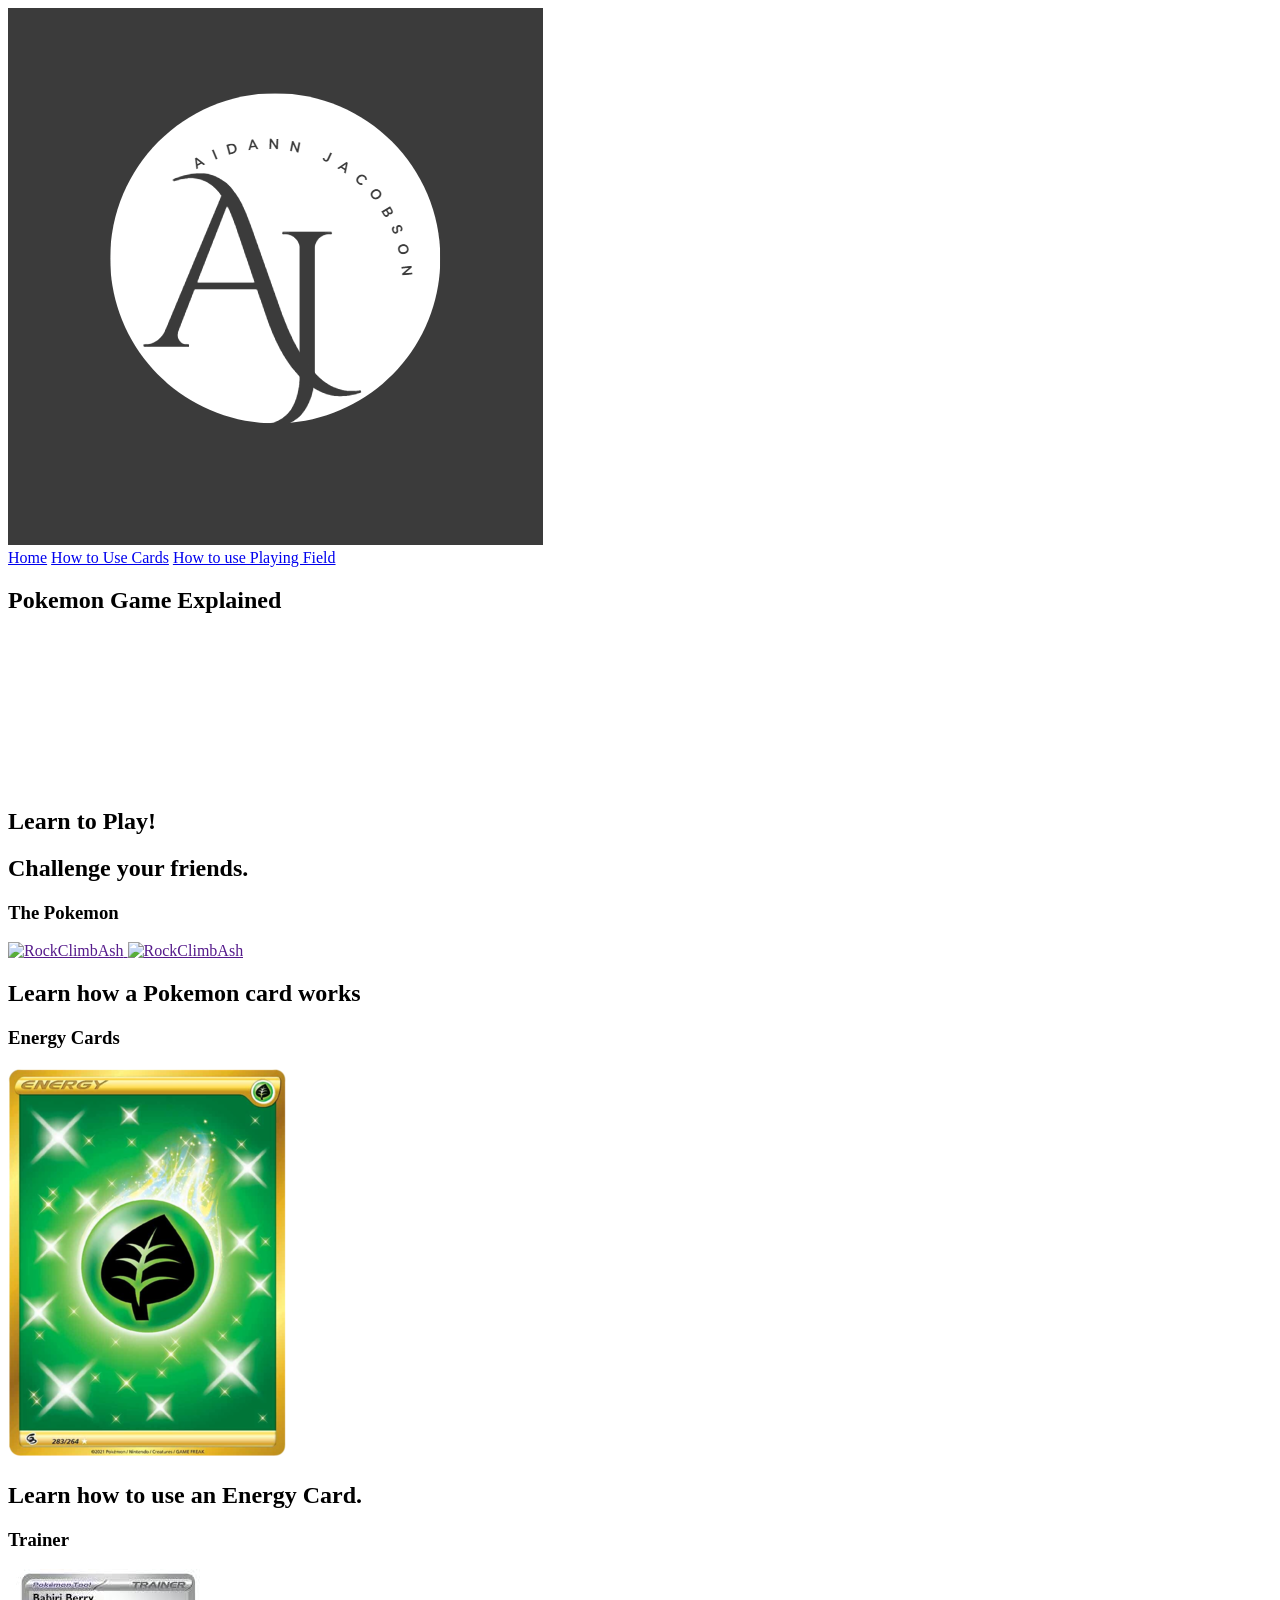
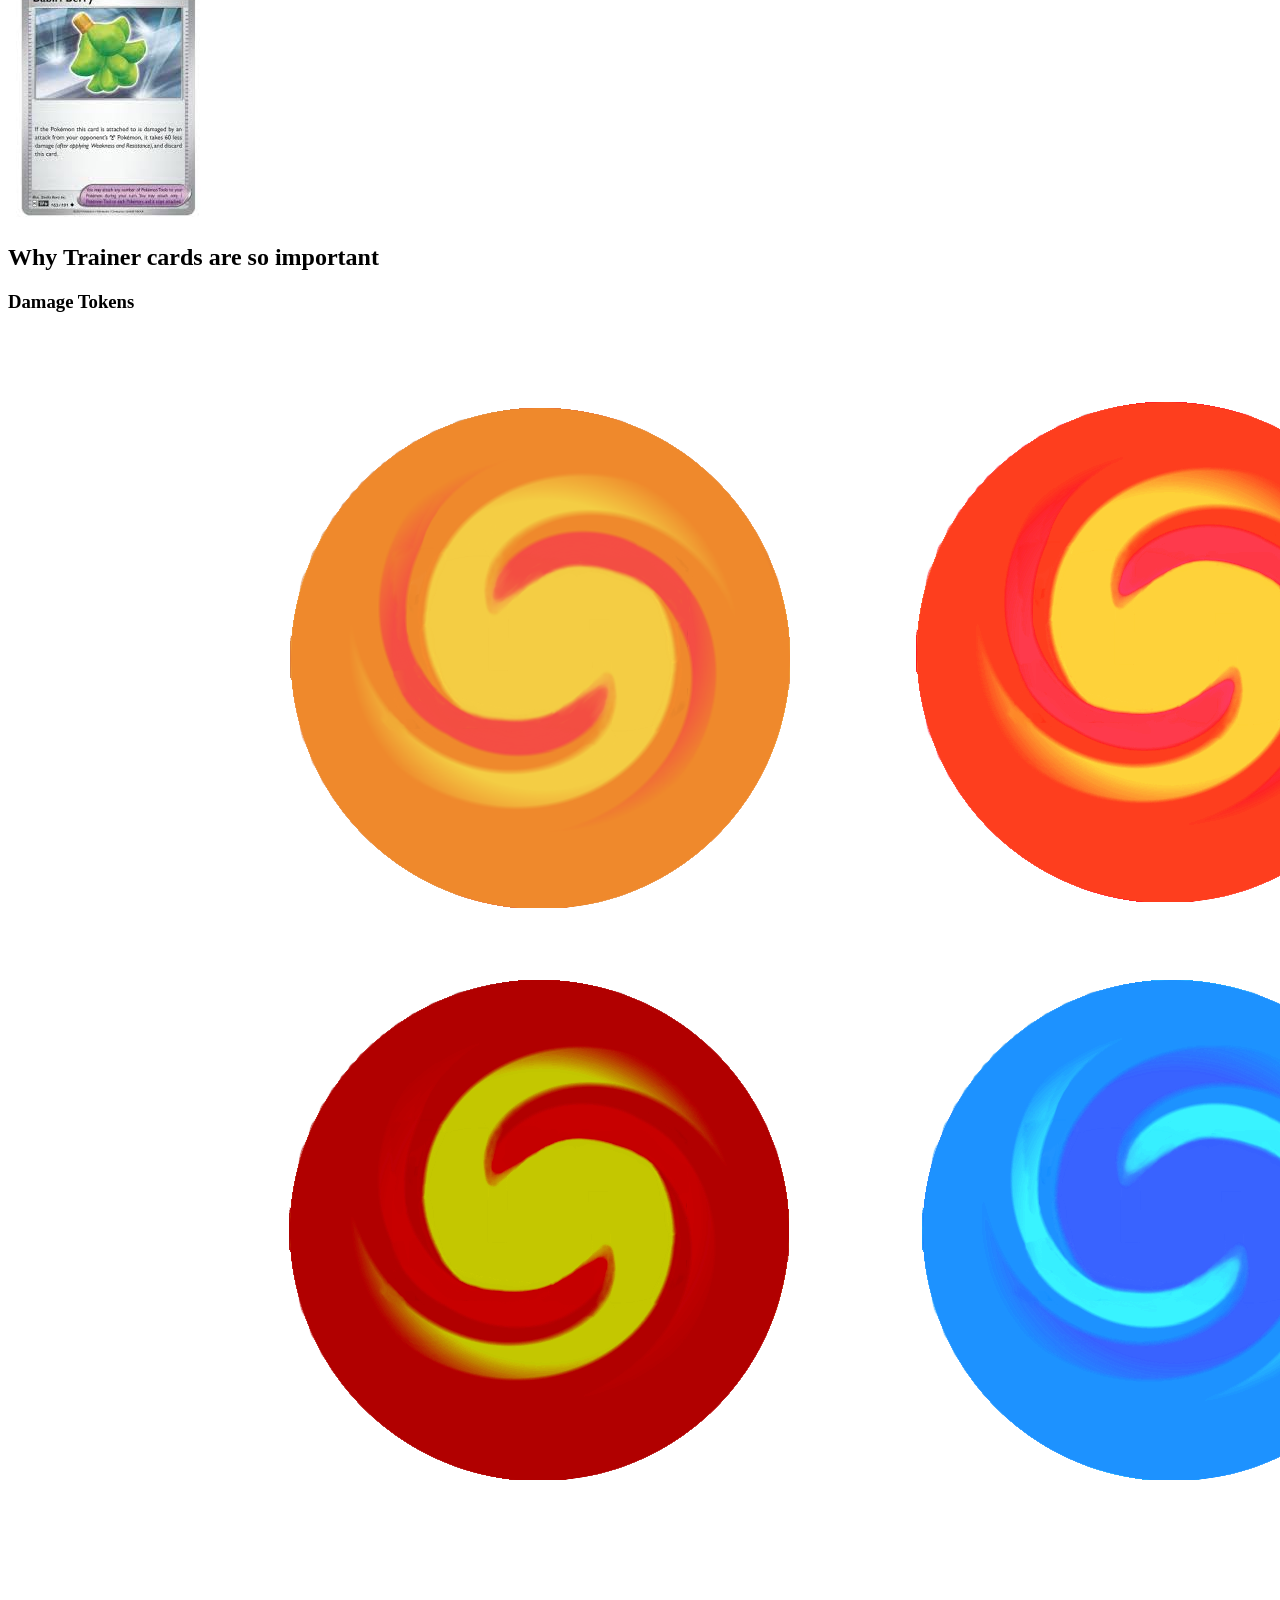
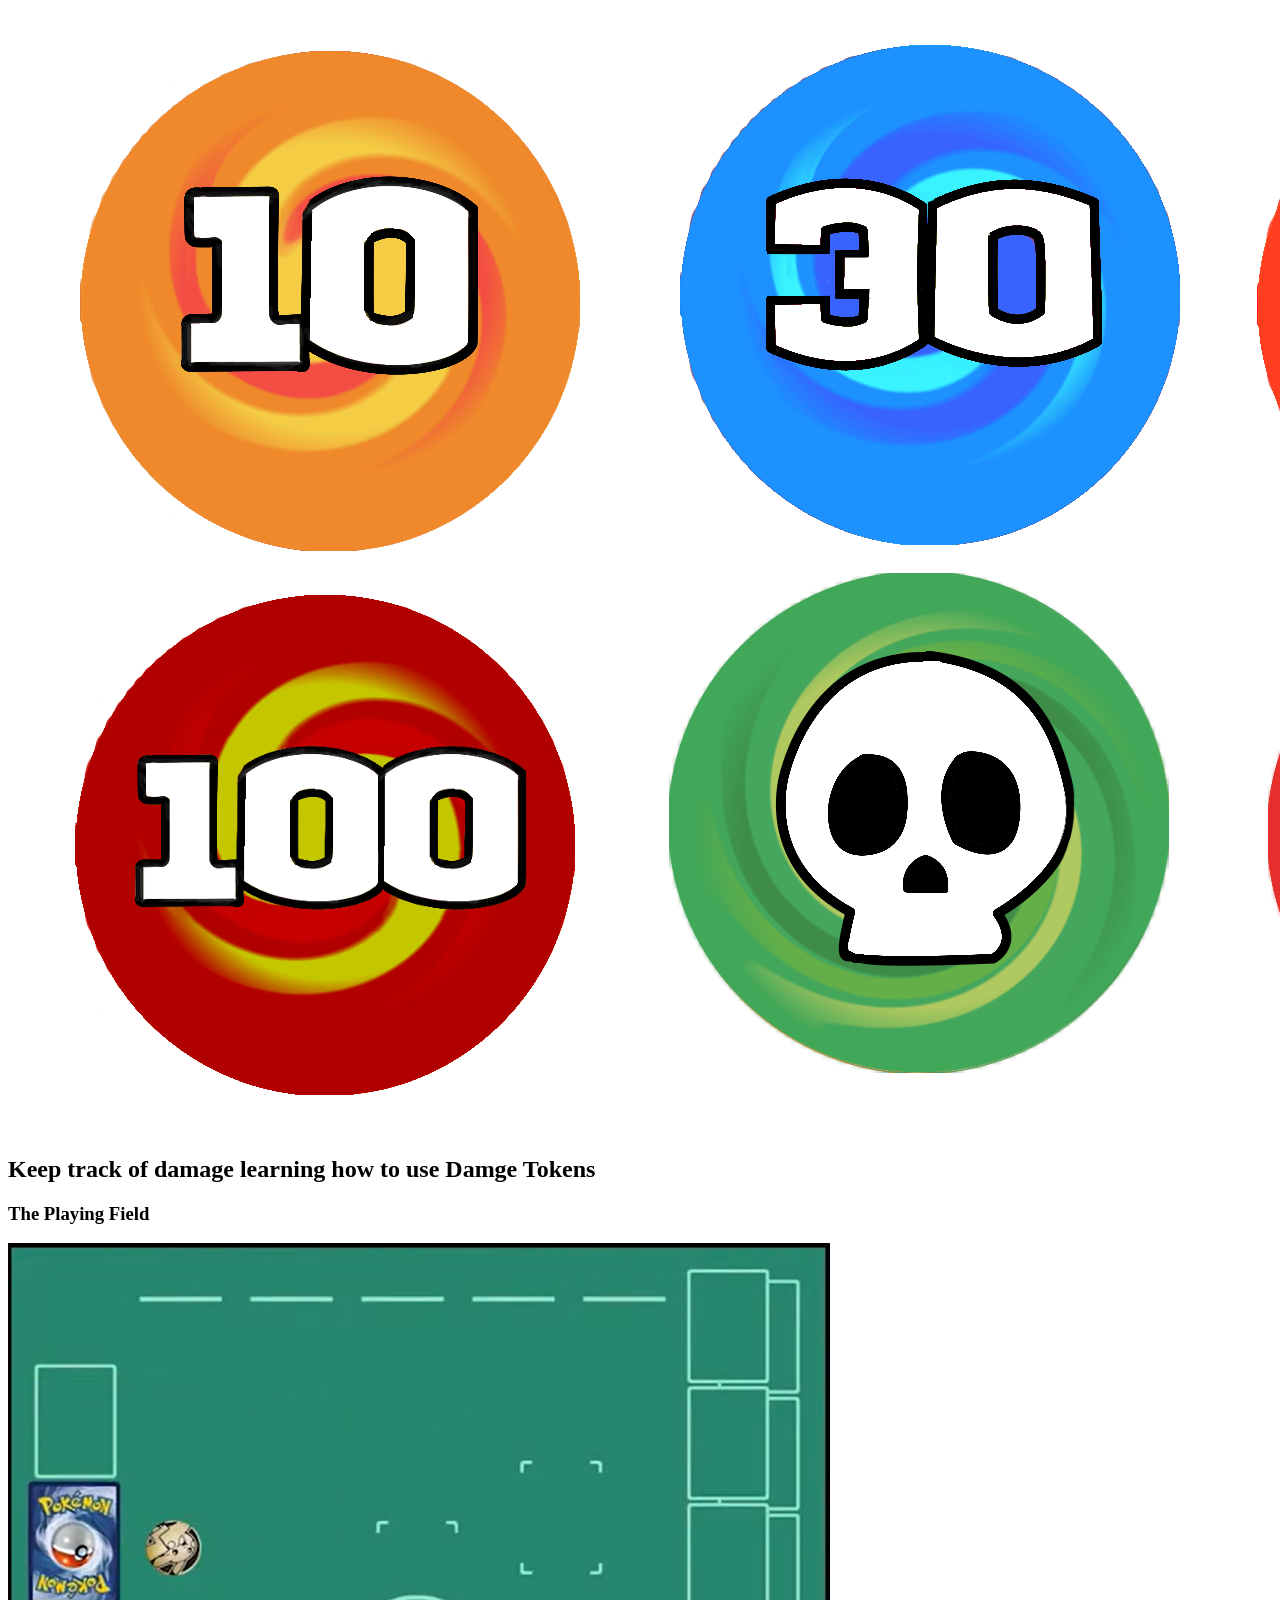
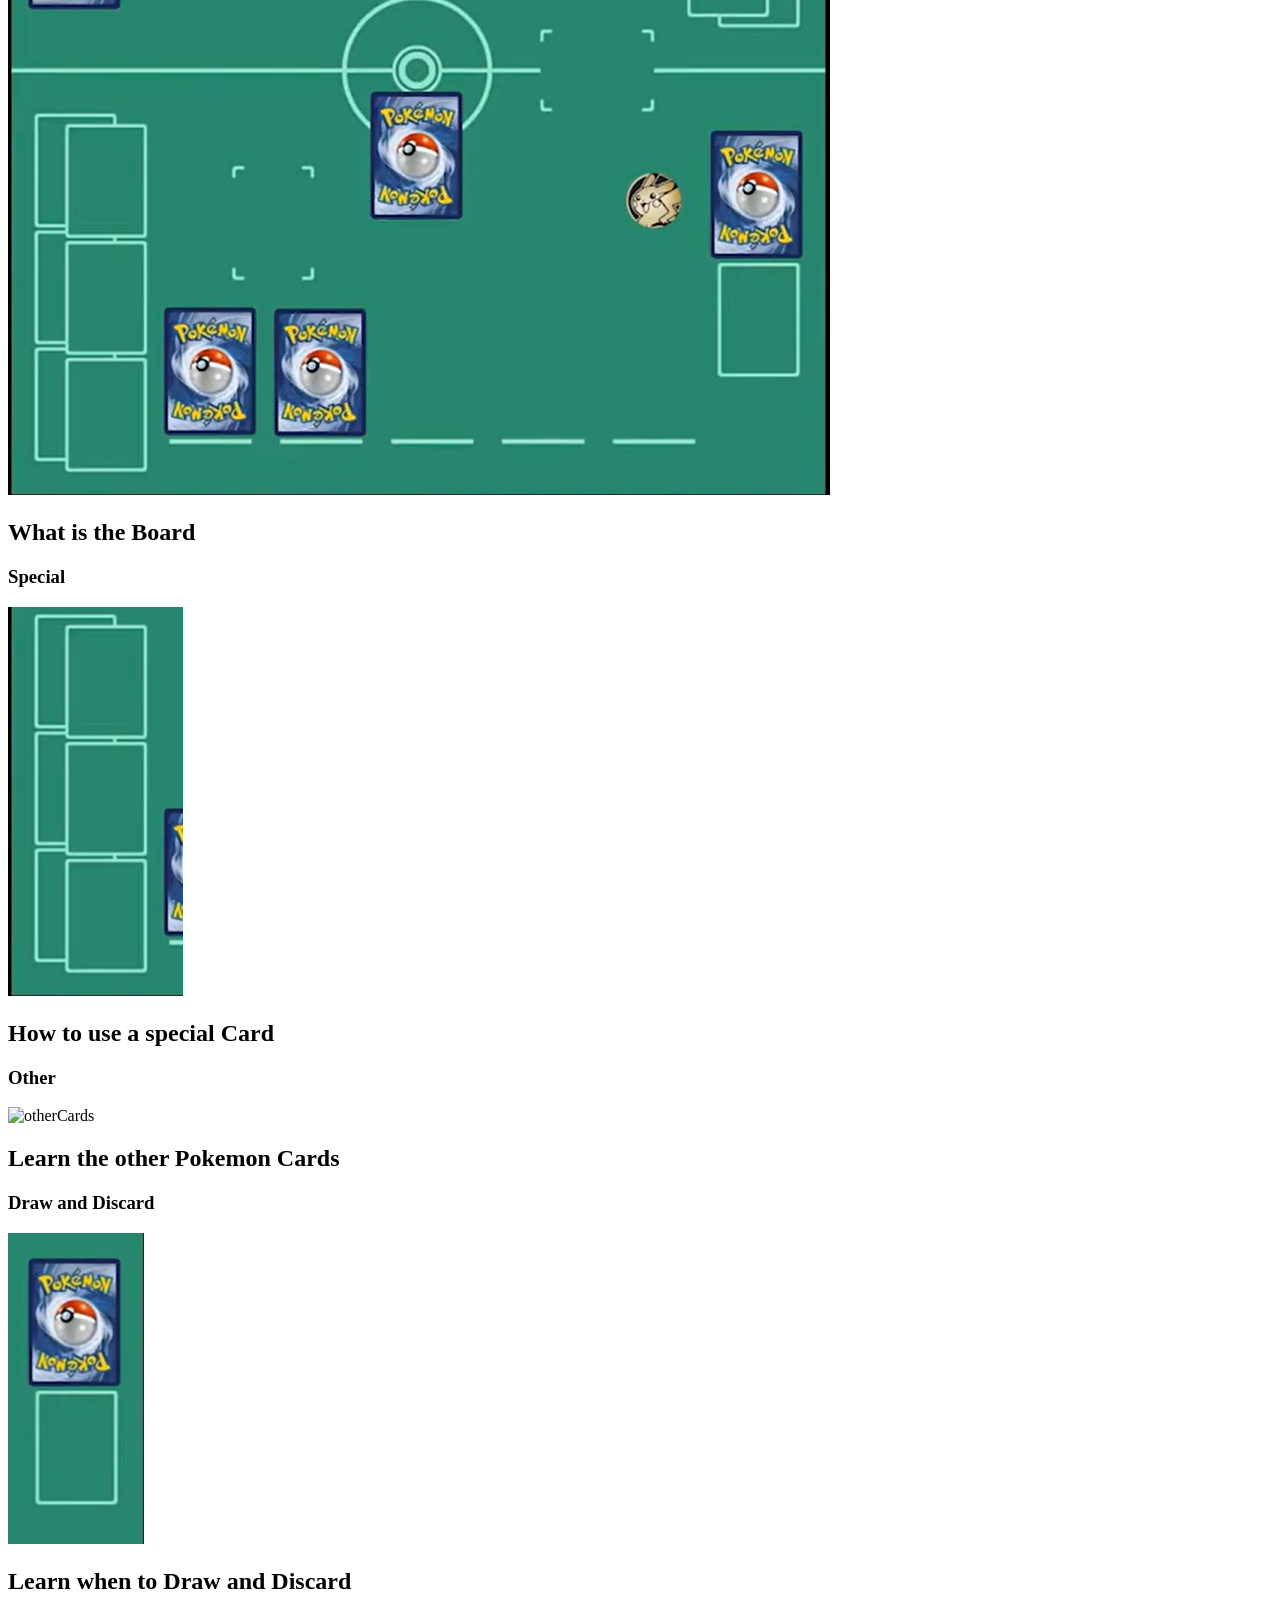
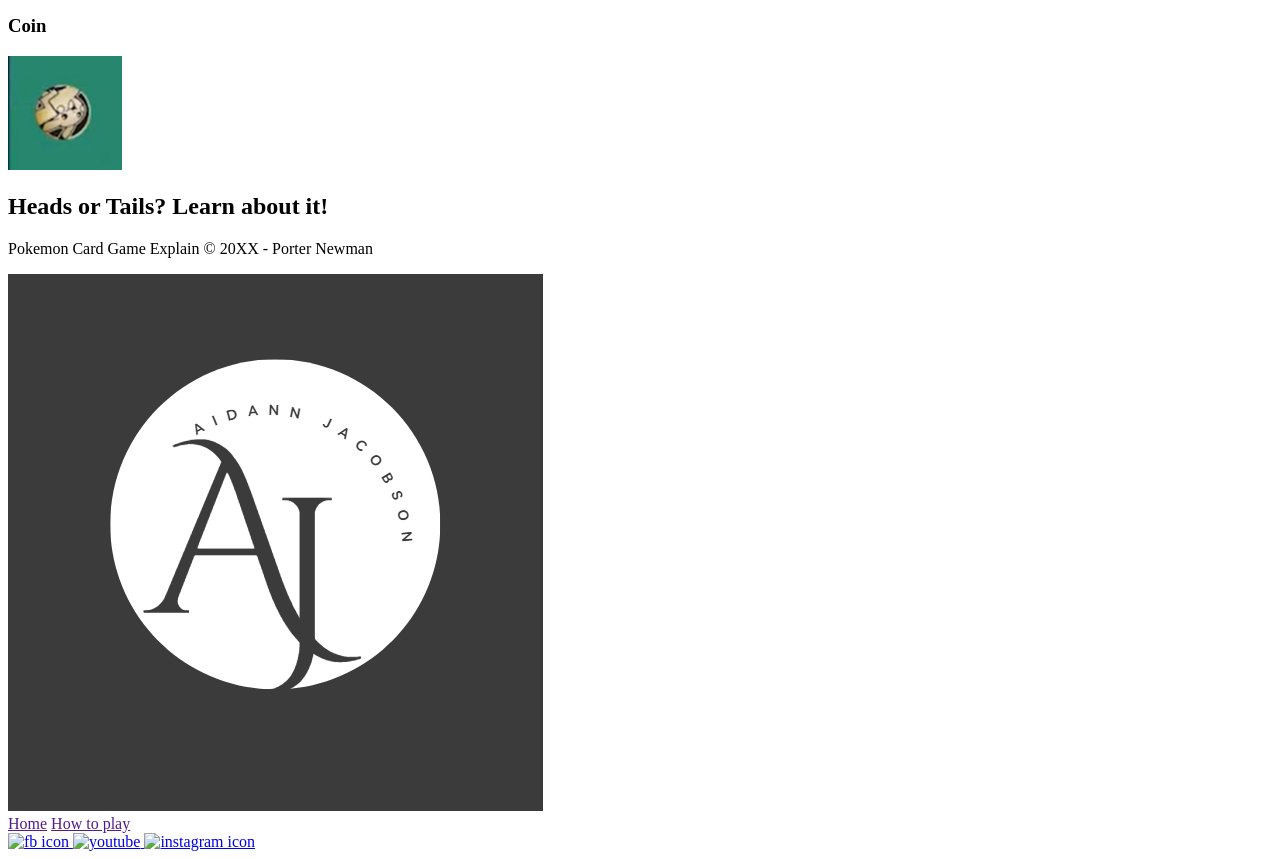
==== Jacobson/index.html @ 9a484e46 "Update index.html" ====
<!DOCTYPE html>
<html lang="en">
<head>
    <meta charset="UTF-8">
    <meta name="viewport" content="width=device-width, initial-scale=1.0">
    <title>Pokemon Card Game Explain</title>
    <link type="text/css" rel="stylesheet" href="style/style.css" />
    <style> 
        @import url('https://fonts.googleapis.com/css2?family=Roboto:ital,wght@0,100..900;1,100..900&family=Rock+Salt&display=swap');
    </style>
</head>
    <header>
        <a href="https://porternewamn.github.io/wdd130/Jacobson/index.html">
            <img class="logo"  src="images/Logo.png" alt="Pokemon Logo">
        </a>
        <nav>
            <a href="https://porternewamn.github.io/wdd130/Jacobson/index.html">Home</a>
            <a href="https://porternewamn.github.io/wdd130/Jacobson/Page1/cardPlay.html">How to Use Cards</a>
            <a href="https://porternewamn.github.io/wdd130/Jacobson/Page2/matUse.html">How to use Playing Field </a>
            <h1>Pokemon Game Explained</h1>
        </nav>
    </header>
    <section class="epicVid">
        <video autoplay muted loop playsinline class="hero-video">
            <source src="videos/hero-video.mp4" type="video/mp4">
        </video>

        <div class="hero-text">
            <h1>Learn to Play!</h1>
            <h2>Challenge your friends.</h2>
        </div>
    </section>
<body>
    <main class="home-grid">
        <div id="cards">
            <section class="card1">
                <h3>The Pokemon</h3>
                <a href="">
                    <img class="rockclimb" src="images/Pokémon card.jpg" alt="RockClimbAsh">
                    <img class="rockclimb" src="images/Pokémon card.png" alt="RockClimbAsh">
                </a>
                <h2>Learn how a Pokemon card works</h2>
            </section>
            <section class="car2">
                <h3>Energy Cards</h3>
                <a href="">
                    <img class="Reppel" src="images/Energy Card.png" alt="Energy">
                </a>
                <h2>Learn how to use an Energy Card.</h2>
            </section>
            <section class="card3">
                <h3>Trainer</h3>
                <img class="card-img" src="images/Trainer Card.jpg" alt="Trainer">
                <h2>Why Trainer cards are so important</h2>
            </section>
            <section class="card4">
                <h3>Damage Tokens</h3>
                <img class="card-img" src="images/Damage Taken Token.png" alt="Tokens">
                <h2>Keep track of damage learning how to use Damge Tokens</h2>
            </section>
            <section class="card5">
                <h3>The Playing Field</h3>
                <img class="card-img" src="images/The Board.png" alt="Board">
                <h2>What is the Board</h2>
            </section>
            <section class="card6">
                <h3>Special</h3>
                <img class="card-img" src="images/Spiecal Cards.png" alt="SpiecalCard">
                <h2>How to use a special Card</h2>
            </section>
            <section class="card7">
                <h3>Other</h3>
                <img class="card-img" src="images/Other Pokémon card.png" alt="otherCards">
                <h2>Learn the other Pokemon Cards</h2>
            </section>
            <section class="card8">
                <h3>Draw and Discard</h3>
                <img class="card-img" src="images/Draw and Discard Pile.png" alt="discard">
                <h2>Learn when to Draw and Discard</h2>
            </section>
            <section class="card9">
                <h3>Coin</h3>
                <img class="card-img" src="images/Coin.png" alt="coin">
                <h2>Heads or Tails? Learn about it!</h2>
            </section>
        </div>
    </main>
</body>
<footer>
    <p>Pokemon Card Game Explain © 20XX - Porter Newman</p>
    <a href="https://porternewamn.github.io/wdd130/ProjectPage/index.html">
        <img class="logof"  src="images/Logo.png" alt="FooterLogo">
    </a>
    <nav>
        <a class='HomeF' href="">Home</a>
        <a class='PlayF' href="">How to play</a>
    </nav>
    <div class="social">
        <a href="https://facebook.com" target="_blank">
            <img src="images/facebook.png" alt="fb icon">
        </a>
        <a href="https://youtube.com" target="_blank">
            <img src="images/youtube.jpg" alt="youtube">
        </a>
        <a href="https://instagram.com" target="_blank">
            <img src="images/instagram.png" alt="instagram icon">
        </a>
    </div>
</footer>
</html>
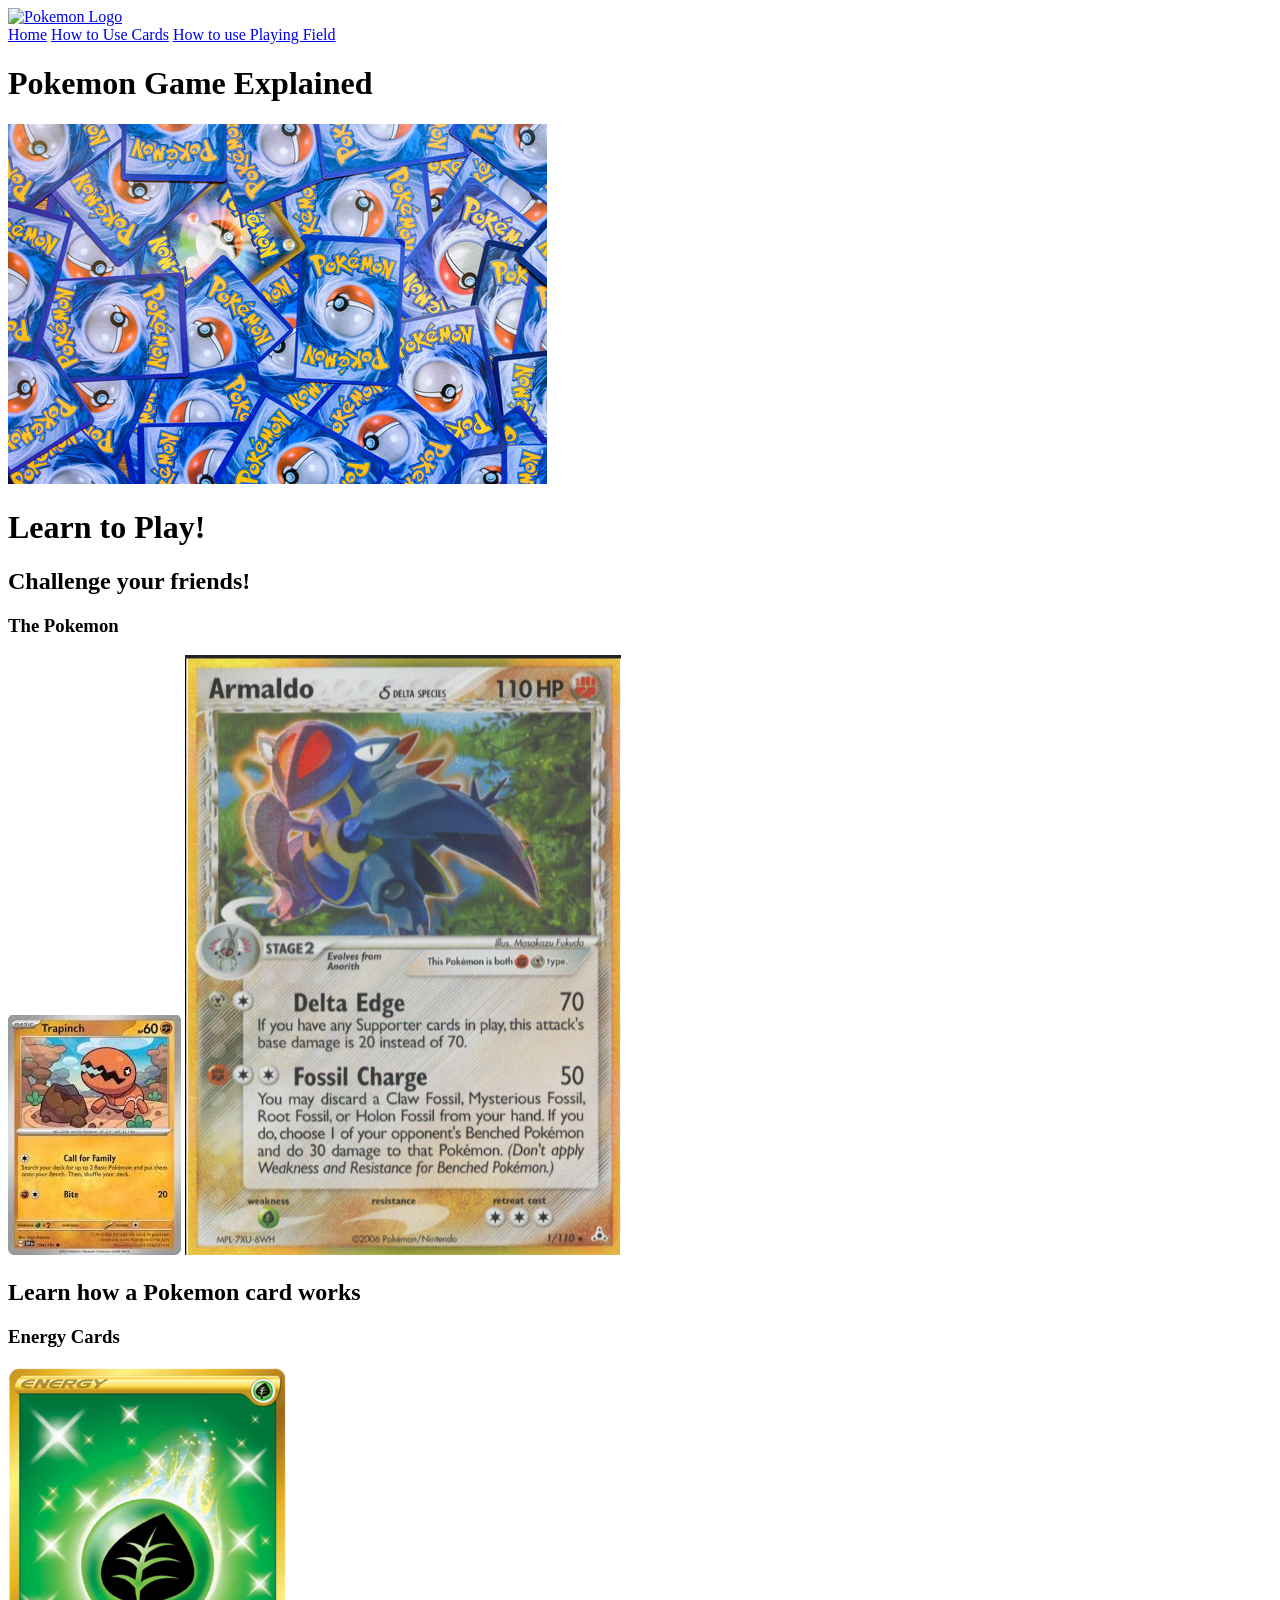
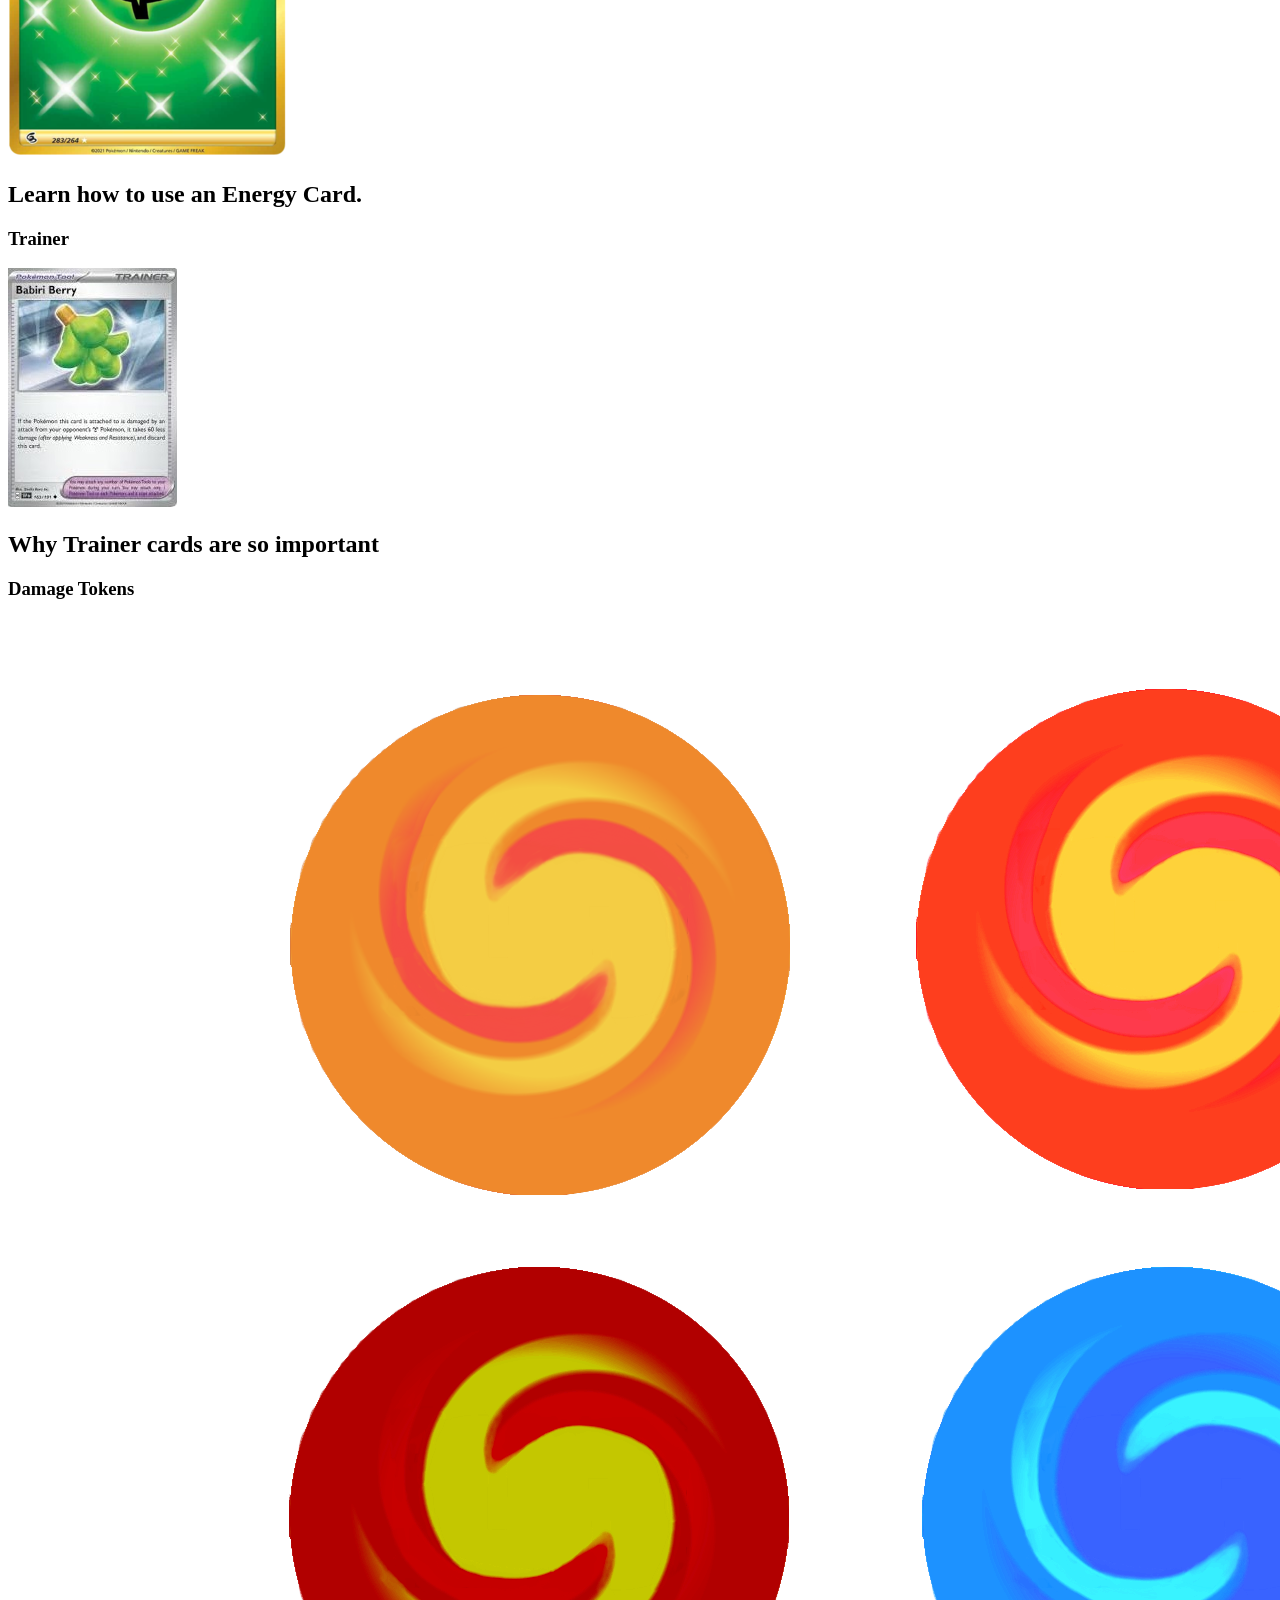
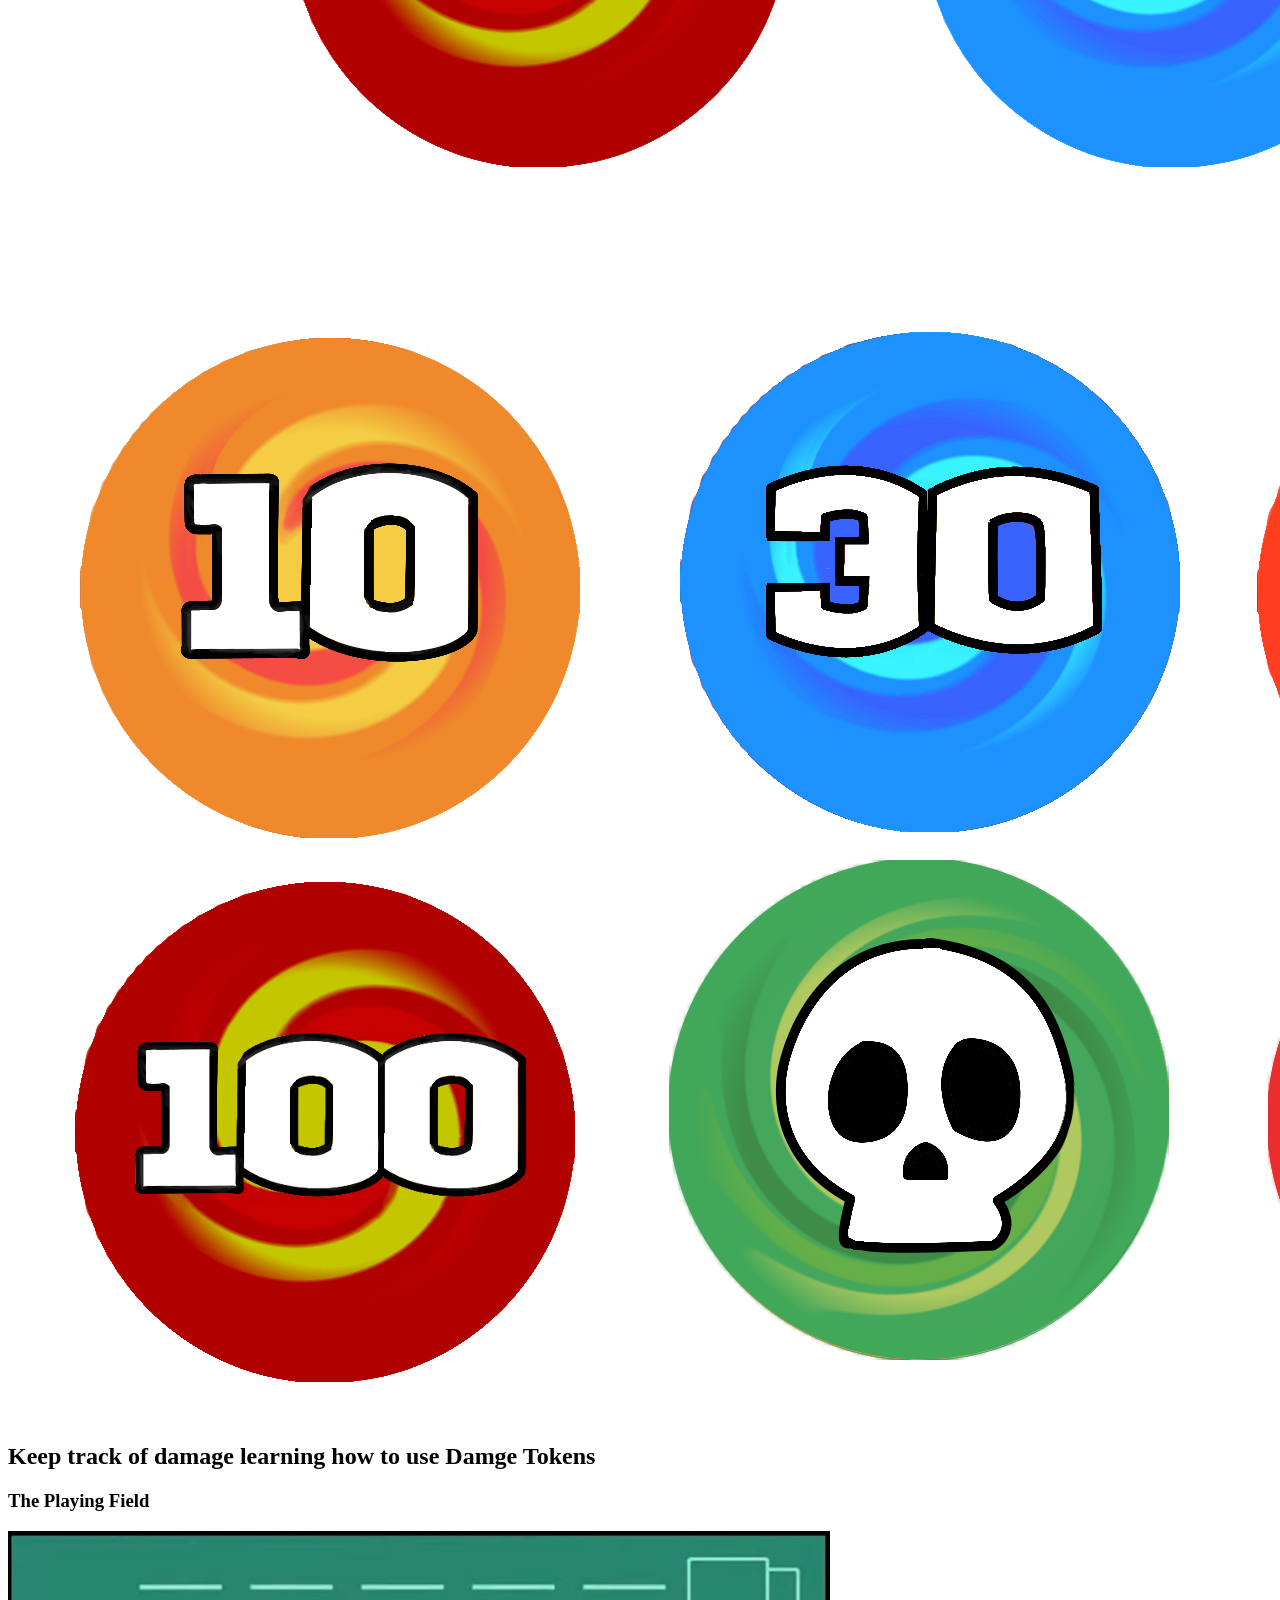
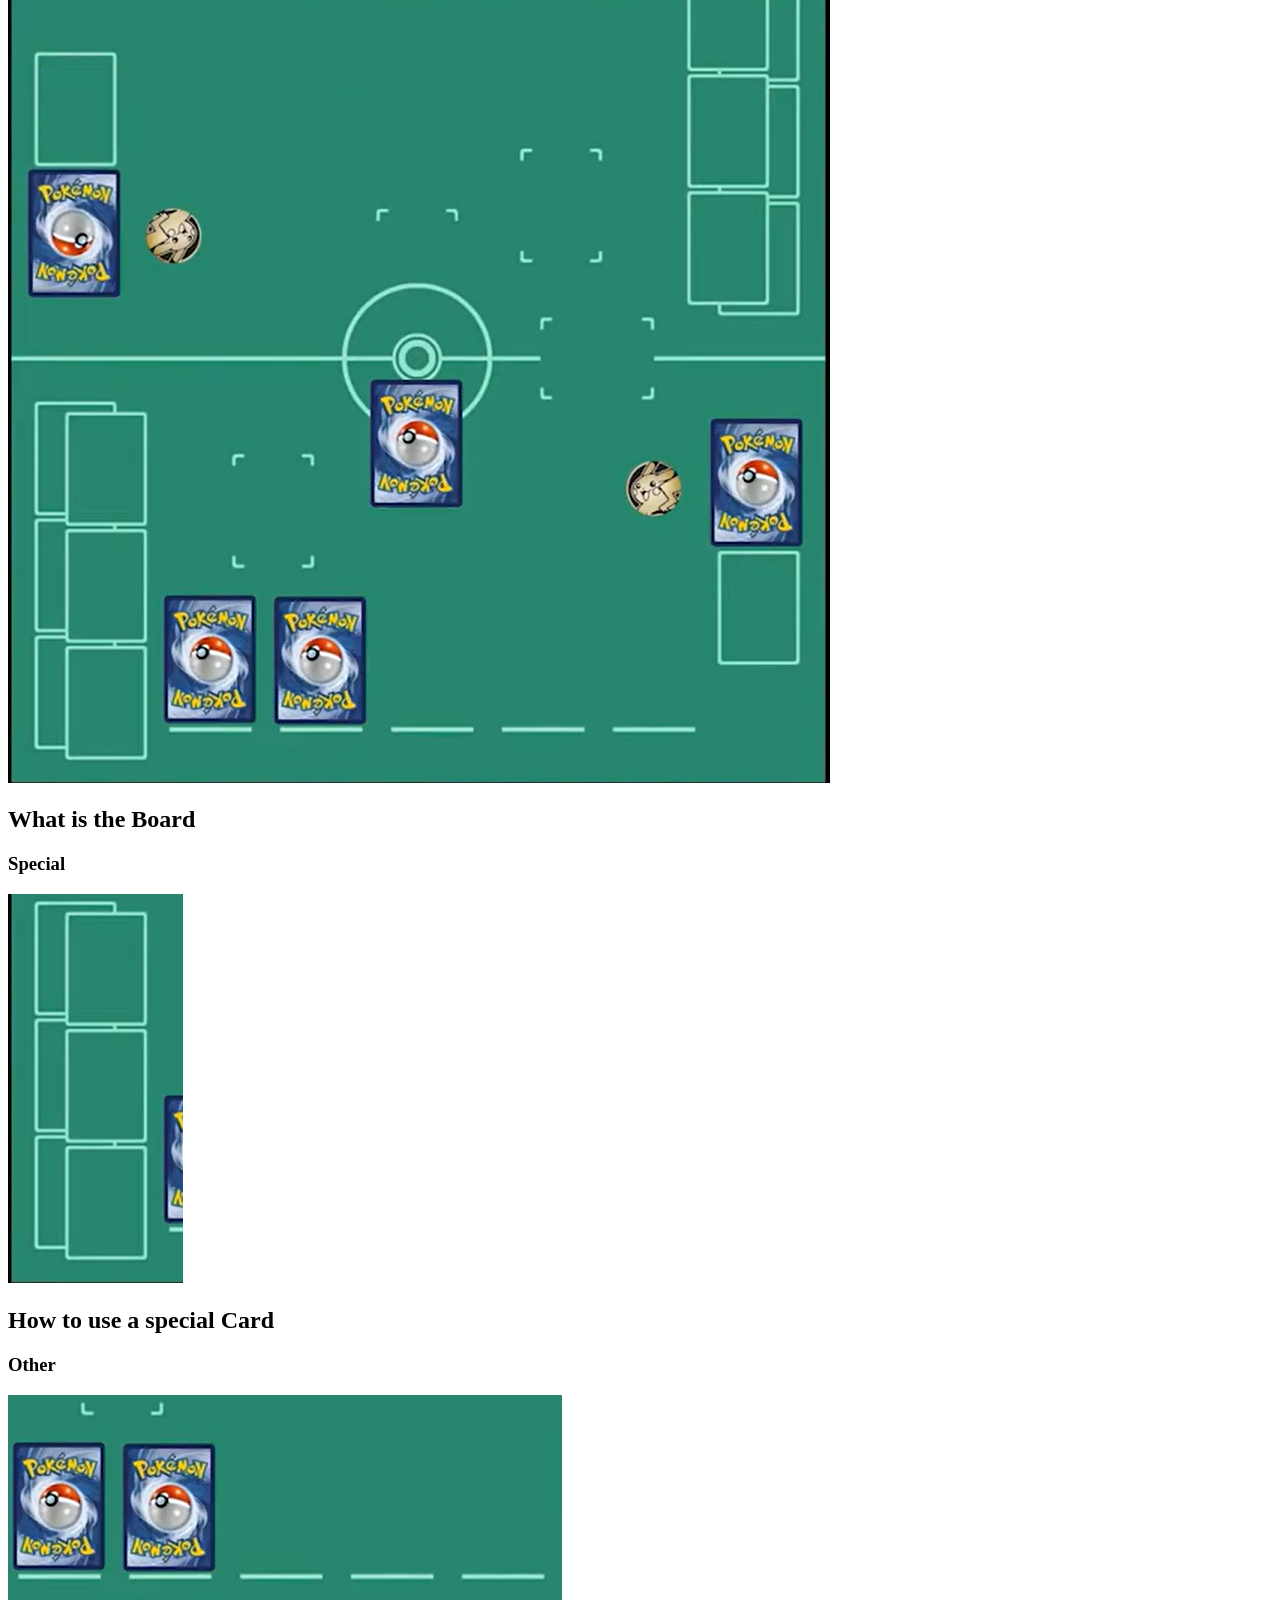
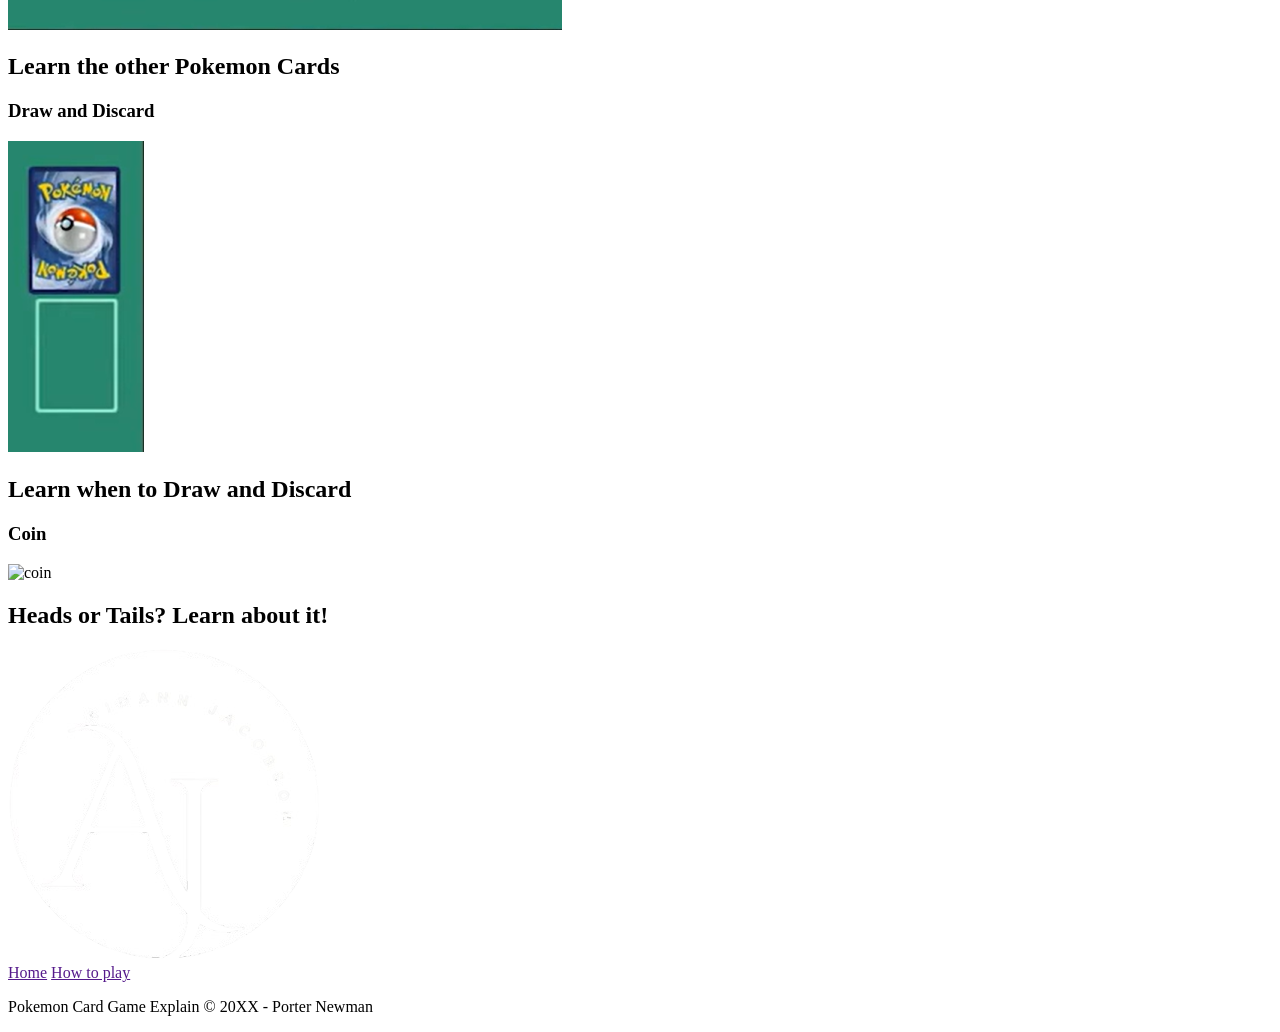
==== commit 119d4b2f: "pushing updated website woooo!!" ====
--- a/Jacobson/index.html
+++ b/Jacobson/index.html
@@ -5,106 +5,96 @@
     <meta name="viewport" content="width=device-width, initial-scale=1.0">
     <title>Pokemon Card Game Explain</title>
     <link type="text/css" rel="stylesheet" href="style/style.css" />
-    <style> 
-        @import url('https://fonts.googleapis.com/css2?family=Roboto:ital,wght@0,100..900;1,100..900&family=Rock+Salt&display=swap');
+    <style>
+        @import url('https://fonts.googleapis.com/css2?family=Londrina+Solid:wght@100;300;400;900&family=Roboto:ital,wght@0,100..900;1,100..900&family=Rock+Salt&display=swap');
     </style>
 </head>
+<body>
     <header>
-        <a href="https://porternewamn.github.io/wdd130/Jacobson/index.html">
-            <img class="logo"  src="images/Logo.png" alt="Pokemon Logo">
-        </a>
+        <section class="logoClass">
+            <a href="https://porternewamn.github.io/wdd130/Jacobson/index.html">
+                <img class="logo"  src="images/logo.png" alt="Pokemon Logo">
+            </a>
+        </section>
         <nav>
             <a href="https://porternewamn.github.io/wdd130/Jacobson/index.html">Home</a>
             <a href="https://porternewamn.github.io/wdd130/Jacobson/Page1/cardPlay.html">How to Use Cards</a>
             <a href="https://porternewamn.github.io/wdd130/Jacobson/Page2/matUse.html">How to use Playing Field </a>
-            <h1>Pokemon Game Explained</h1>
         </nav>
+        <h1>Pokemon Game Explained</h1>
     </header>
-    <section class="epicVid">
-        <video autoplay muted loop playsinline class="hero-video">
-            <source src="videos/hero-video.mp4" type="video/mp4">
-        </video>
-
+    <div class="hero-img">
+        <img class="hero" src="images/hero.jpg" alt="RockClimbAsh">
         <div class="hero-text">
             <h1>Learn to Play!</h1>
-            <h2>Challenge your friends.</h2>
+            <h2>Challenge your friends!</h2>
         </div>
-    </section>
-<body>
+    </div>
     <main class="home-grid">
         <div id="cards">
             <section class="card1">
                 <h3>The Pokemon</h3>
-                <a href="">
-                    <img class="rockclimb" src="images/Pokémon card.jpg" alt="RockClimbAsh">
-                    <img class="rockclimb" src="images/Pokémon card.png" alt="RockClimbAsh">
+                <a class="image-stack">
+                    <img class="top-card" src="images/pokemon1.jpg" alt="RockClimbAsh">
+                    <img class="bottom-card" src="images/pokemon2.png" alt="RockClimbAsh">
                 </a>
                 <h2>Learn how a Pokemon card works</h2>
             </section>
             <section class="car2">
                 <h3>Energy Cards</h3>
                 <a href="">
-                    <img class="Reppel" src="images/Energy Card.png" alt="Energy">
+                    <img class="Reppel" src="images/energy.png" alt="Energy">
                 </a>
                 <h2>Learn how to use an Energy Card.</h2>
             </section>
             <section class="card3">
                 <h3>Trainer</h3>
-                <img class="card-img" src="images/Trainer Card.jpg" alt="Trainer">
+                <img class="card-img" src="images/trainer.jpg" alt="Trainer">
                 <h2>Why Trainer cards are so important</h2>
             </section>
             <section class="card4">
                 <h3>Damage Tokens</h3>
-                <img class="card-img" src="images/Damage Taken Token.png" alt="Tokens">
+                <img class="card-img" src="images/tokens.png" alt="Tokens">
                 <h2>Keep track of damage learning how to use Damge Tokens</h2>
             </section>
             <section class="card5">
                 <h3>The Playing Field</h3>
-                <img class="card-img" src="images/The Board.png" alt="Board">
+                <img class="card-img" src="images/board.png" alt="Board">
                 <h2>What is the Board</h2>
             </section>
             <section class="card6">
                 <h3>Special</h3>
-                <img class="card-img" src="images/Spiecal Cards.png" alt="SpiecalCard">
+                <img class="card-img" src="images/special.png" alt="SpiecalCard">
                 <h2>How to use a special Card</h2>
             </section>
             <section class="card7">
                 <h3>Other</h3>
-                <img class="card-img" src="images/Other Pokémon card.png" alt="otherCards">
+                <img class="card-img" src="images/otherpokemon.png" alt="otherCards">
                 <h2>Learn the other Pokemon Cards</h2>
             </section>
             <section class="card8">
                 <h3>Draw and Discard</h3>
-                <img class="card-img" src="images/Draw and Discard Pile.png" alt="discard">
+                <img class="card-img" src="images/drawdiscard.png" alt="discard">
                 <h2>Learn when to Draw and Discard</h2>
             </section>
             <section class="card9">
                 <h3>Coin</h3>
-                <img class="card-img" src="images/Coin.png" alt="coin">
+                <img class="card-img" src="images/coin.png" alt="coin">
                 <h2>Heads or Tails? Learn about it!</h2>
             </section>
         </div>
     </main>
 </body>
 <footer>
-    <p>Pokemon Card Game Explain © 20XX - Porter Newman</p>
     <a href="https://porternewamn.github.io/wdd130/ProjectPage/index.html">
         <img class="logof"  src="images/Logo.png" alt="FooterLogo">
     </a>
-    <nav>
-        <a class='HomeF' href="">Home</a>
-        <a class='PlayF' href="">How to play</a>
-    </nav>
-    <div class="social">
-        <a href="https://facebook.com" target="_blank">
-            <img src="images/facebook.png" alt="fb icon">
-        </a>
-        <a href="https://youtube.com" target="_blank">
-            <img src="images/youtube.jpg" alt="youtube">
-        </a>
-        <a href="https://instagram.com" target="_blank">
-            <img src="images/instagram.png" alt="instagram icon">
-        </a>
-    </div>
+    <section class="naving">
+        <nav>
+            <a class='HomeF' href="">Home</a>
+            <a class='PlayF' href="">How to play</a>
+        </nav>
+        <p>Pokemon Card Game Explain © 20XX - Porter Newman</p>
+    </section>
 </footer>
 </html>
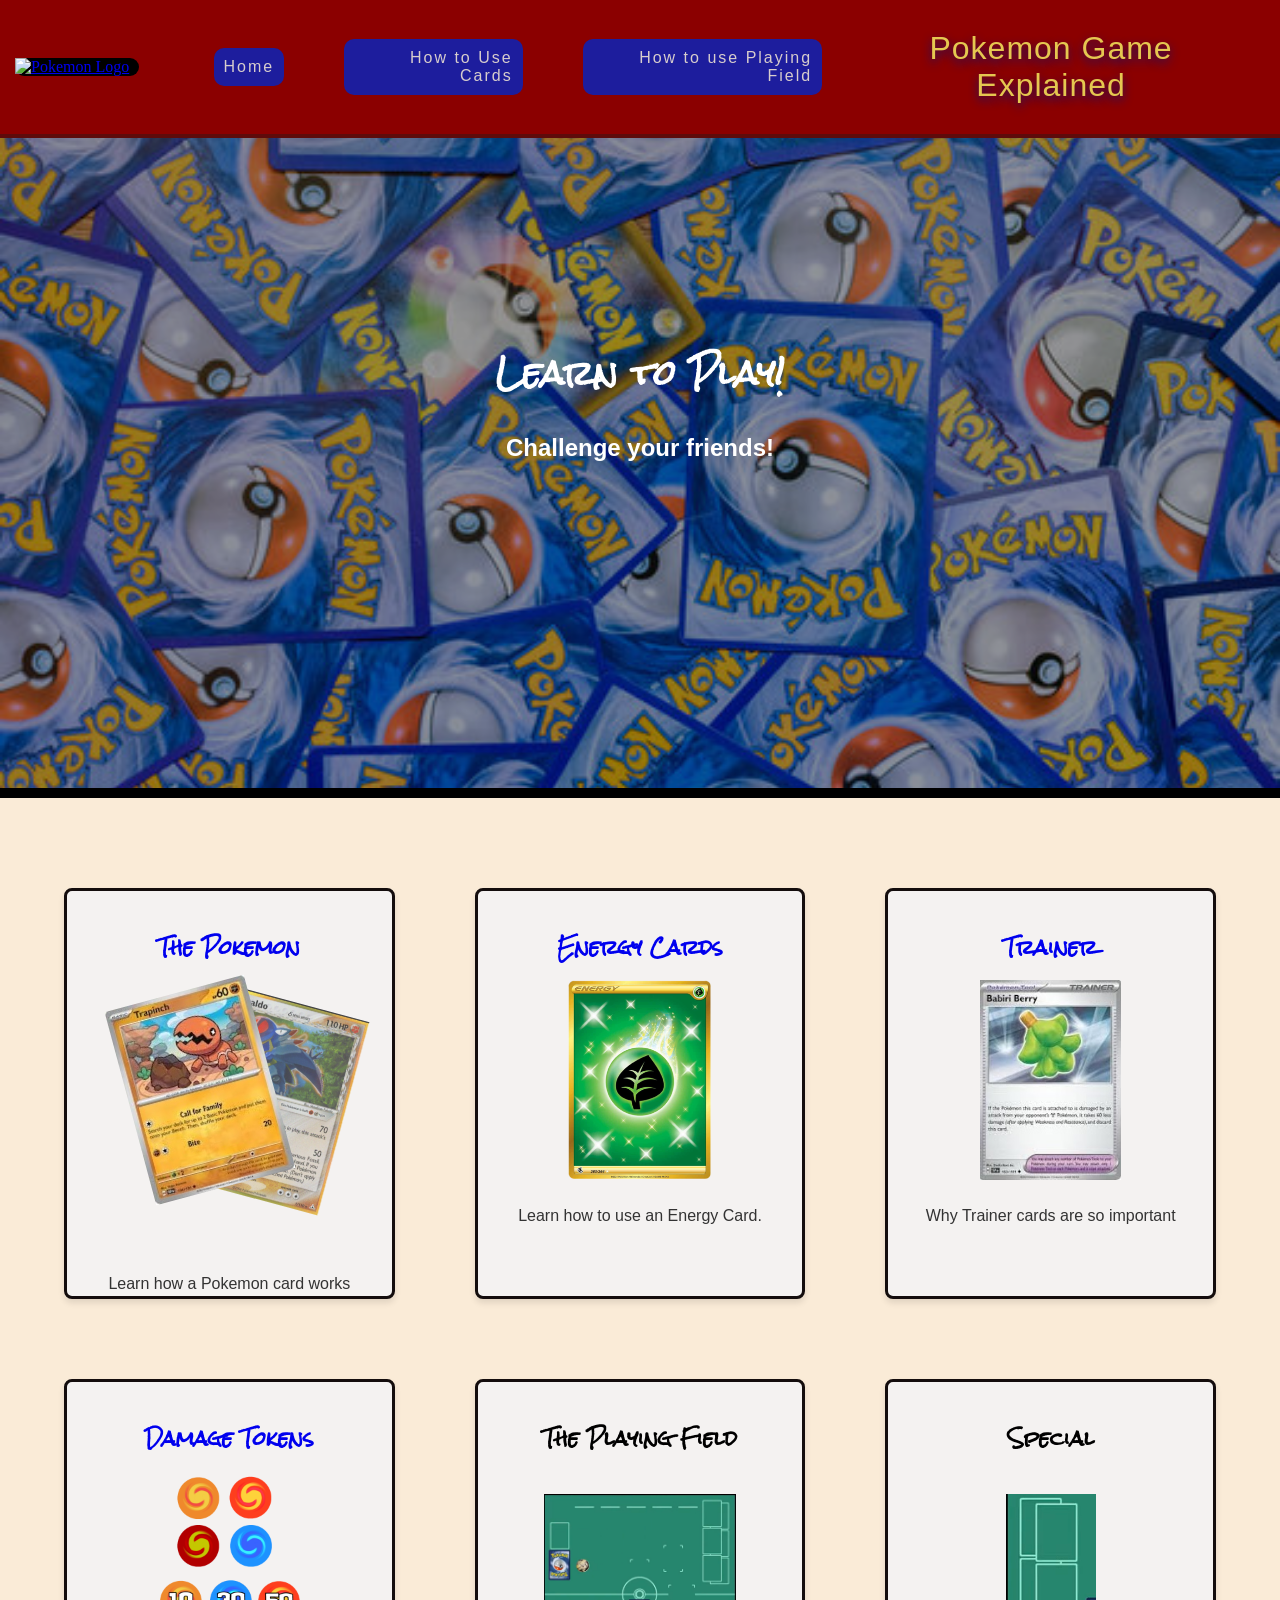
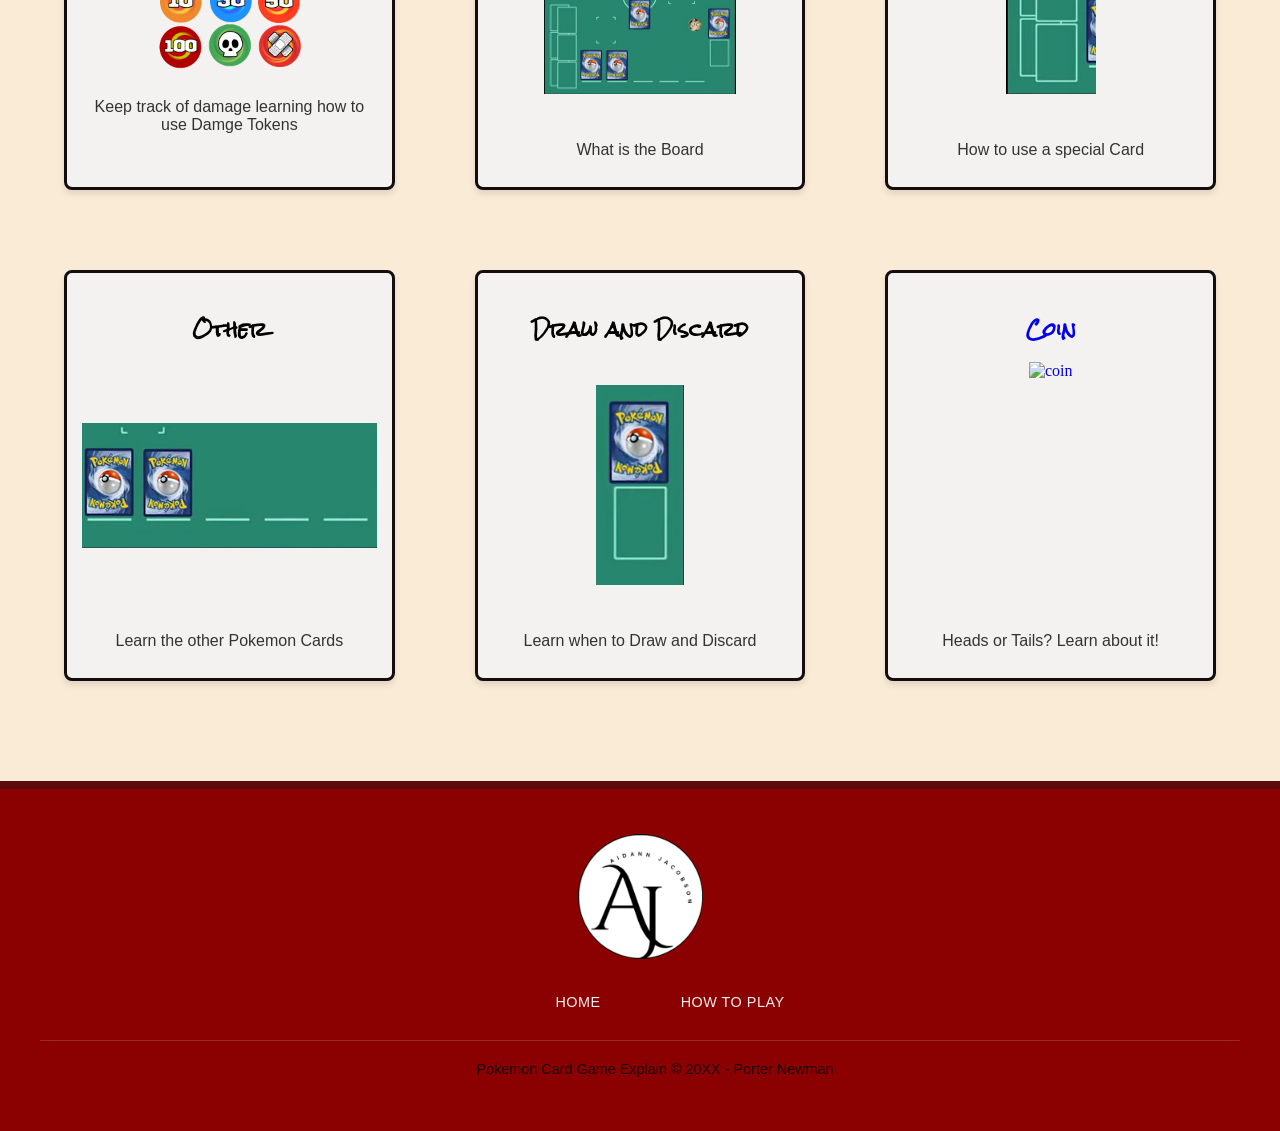
==== commit 1ff9d852: "pushing update" ====
--- a/Jacobson/index.html
+++ b/Jacobson/index.html
@@ -33,29 +33,35 @@
     <main class="home-grid">
         <div id="cards">
             <section class="card1">
-                <h3>The Pokemon</h3>
-                <a class="image-stack">
-                    <img class="top-card" src="images/pokemon1.jpg" alt="RockClimbAsh">
-                    <img class="bottom-card" src="images/pokemon2.png" alt="RockClimbAsh">
+                <a href="https://porternewamn.github.io/wdd130/Jacobson/Page1/cardPlay.html">
+                    <h3>The Pokemon</h3>
+                        <div class="image-stack">
+                            <img class="top-card" src="images/pokemon1.jpg" alt="RockClimbAsh">
+                            <img class="bottom-card" src="images/pokemon2.png" alt="RockClimbAsh">
+                        </div>
+                    <h2>Learn how a Pokemon card works</h2>
                 </a>
-                <h2>Learn how a Pokemon card works</h2>
             </section>
             <section class="car2">
-                <h3>Energy Cards</h3>
-                <a href="">
-                    <img class="Reppel" src="images/energy.png" alt="Energy">
+                <a href="https://porternewamn.github.io/wdd130/Jacobson/Page1/cardPlay.html">
+                    <h3>Energy Cards</h3>
+                        <img class="Reppel" src="images/energy.png" alt="Energy">
+                    <h2>Learn how to use an Energy Card.</h2>
                 </a>
-                <h2>Learn how to use an Energy Card.</h2>
             </section>
             <section class="card3">
-                <h3>Trainer</h3>
-                <img class="card-img" src="images/trainer.jpg" alt="Trainer">
-                <h2>Why Trainer cards are so important</h2>
+                <a href="https://porternewamn.github.io/wdd130/Jacobson/Page1/cardPlay.html">
+                    <h3>Trainer</h3>
+                        <img class="card-img" src="images/trainer.jpg" alt="Trainer">
+                    <h2>Why Trainer cards are so important</h2>
+                </a>
             </section>
             <section class="card4">
-                <h3>Damage Tokens</h3>
-                <img class="card-img" src="images/tokens.png" alt="Tokens">
-                <h2>Keep track of damage learning how to use Damge Tokens</h2>
+                <a href="https://porternewamn.github.io/wdd130/Jacobson/Page1/cardPlay.html">
+                    <h3>Damage Tokens</h3>
+                        <img class="card-img" src="images/tokens.png" alt="Tokens">
+                    <h2>Keep track of damage learning how to use Damge Tokens</h2>
+                </a>
             </section>
             <section class="card5">
                 <h3>The Playing Field</h3>
@@ -78,9 +84,12 @@
                 <h2>Learn when to Draw and Discard</h2>
             </section>
             <section class="card9">
-                <h3>Coin</h3>
-                <img class="card-img" src="images/coin.png" alt="coin">
-                <h2>Heads or Tails? Learn about it!</h2>
+                <a href="https://porternewamn.github.io/wdd130/Jacobson/Page1/cardPlay.html">
+                    <h3>Coin</h3>
+                        <img class="card-img" src="images/coin.png" alt="coin">
+                    </a>
+                    <h2>Heads or Tails? Learn about it!</h2>
+                </a>
             </section>
         </div>
     </main>
--- a/Jacobson/style/style.css
+++ b/Jacobson/style/style.css
@@ -0,0 +1,266 @@
+body{
+    max-width: 1600px;
+    margin: 0;
+    background-color: antiquewhite;
+}
+
+header{
+    width: 100%;
+    background-color: #8B0000;
+    display: flex;
+    align-items: center;
+    justify-content: space-around;
+    border-bottom: 4px solid #5e0b0b;
+    box-sizing: border-box;
+}
+.logoClass{
+    height: auto;
+    background-color: black;
+    border-radius: 80px;
+    width: 125px;
+    margin: 15px;
+    align-items: left;
+    cursor: pointer;
+
+}
+.logo{
+    width: 100%;
+    height: auto;
+    display: block;
+}
+body nav{
+    display: flex;
+    align-items: center;
+    justify-content: center;
+}
+
+header h1{
+    display: flex;
+    margin: 0;
+    font-size: 2em;
+    text-wrap: inherit;
+    margin: 30px;
+    text-align: center;
+    color: #e5c750;
+    text-shadow: 0 4px 10px rgb(20, 20, 110);
+    font-family: "Londrina Solid", sans-serif;
+    letter-spacing: 1px;
+    font-weight: 400;
+    font-style: normal;
+}
+
+body nav a{
+    margin: 0;
+    text-decoration: none;
+    color: rgb(215, 205, 205);
+    text-align: right;
+    margin-left: 60px;
+    background-color: rgb(29, 29, 157);
+    padding: 10px;
+    border-radius: 10px;
+    cursor: pointer;
+    transition: color 0.3s ease;
+    font-family: "Londrina Solid", sans-serif;
+    letter-spacing: 2px;
+   
+}
+
+body nav a:hover{
+    color: #ffcb05;
+    background-color: rgb(20, 20, 110);
+}
+
+.hero-img{
+    position: relative;
+    overflow: hidden;
+    width: 100%;
+    border-bottom: 10px solid black;
+}
+.hero-img::after {
+    content: "";
+    position: absolute;
+    top: 0;
+    left: 0;
+    width: 100%;
+    height: 100%;
+    background-color: rgba(0, 0, 0, 0.4);
+    z-index: 1;
+}
+.hero{
+    object-fit: cover;
+    width: 100%;
+    height: 650px;
+    display: block;
+}
+
+.hero-text{
+    position: absolute;
+    top: 40%;
+    left: 50%;
+    transform: translate(-50%, -50%);
+    text-align: center;
+    color: white;
+    z-index: 2;
+
+}
+.hero-text h2{
+    font-family: "Roboto", sans-serif;
+}
+.hero-text h1{
+    font-family: "Rock Salt", cursive;
+}
+
+#cards{
+    margin-top: 150px;
+    display: grid;
+    grid-template-columns: repeat(3, 1fr);
+    gap: 80px;
+    padding: 50px 5%;
+    max-width: 1200px;
+    margin: 40px auto;
+}
+
+#cards a{
+    text-decoration: none;
+}
+
+#cards section{
+    border: 3px solid #140d0d;
+    background-color: rgb(244, 242, 241);
+    border-radius: 8px;
+    padding: 15px;
+    text-align: center;
+    display: flex;
+    flex-direction: column;
+    justify-content: space-between;
+    transition: transform 0.3s ease, box-shadow 0.3s ease;
+    box-shadow: 0 4px 6px rgba(0, 0, 0, 0.1);
+    max-height: 375px;
+    min-height: 375px;
+}
+
+#cards section:hover {
+    transform: translateY(-10px); 
+    box-shadow: 0 15px 30px rgba(0, 0, 0, 0.2); 
+    cursor: pointer;
+}
+
+.image-stack {
+    position: relative;
+    display: block;
+    width: 100%;
+    height: 280px;
+    margin-bottom: 15px;
+}
+
+.card1 .top-card, 
+.card1 .bottom-card{
+    position: absolute;
+    width: 70%; 
+    height: auto;
+}
+
+.bottom-card {
+    top: 20px;
+    left: 15%; 
+    z-index: 1;
+    opacity: 0.9;
+    transform: rotate(15deg);
+}
+
+.top-card {
+    top: 10px;
+    left: -10%;
+    z-index: 2;
+    transform: rotate(-15deg); 
+}
+
+
+#cards img {
+    width: 100%;
+    height: 200px;       
+    object-fit: contain;
+    margin-bottom: 10px;
+    text-decoration: none;
+}
+
+#cards h3 {
+    font-size: 1.2rem;
+    margin-bottom: 10px;
+    font-family: "Rock Salt", cursive;
+    text-decoration: none;
+}
+
+#cards h2 {
+    font-size: 1rem;
+    color: #333;
+    font-weight: normal;
+    font-family: "Roboto", sans-serif;
+    text-decoration: none;
+}
+
+footer{
+    background-color: #8B0000;
+    border-top: 8px solid #5e0b0b;
+    padding: 40px 20px;
+    display: flex;
+    justify-content: space-around;
+    margin-top: 50px;
+    flex-direction: column;
+    align-items: center;
+    gap: 20px;
+}
+
+.logof{
+    justify-content: left;
+    width: 100%;
+    height: auto;
+    display: block;
+    height: auto;
+    background-color: black;
+    border-radius: 50%;
+    width: 125px;
+    margin: 5px;
+}
+.naving nav a {
+    background-color: transparent;
+    color: rgb(242, 239, 239);
+    font-weight: 500;
+    text-transform: uppercase;
+    letter-spacing: .5px;
+    transition: color 0.3s ease;
+    font-size: 0.9rem;
+    text-align: center;
+    font-family: 'Roboto', sans-serif;
+}
+
+.naving nav {
+    display: flex;
+
+}
+
+.naving nav a:hover {
+    color: #ffcb05;
+    background-color: transparent;
+}
+
+.naving{
+    display: flex;
+    justify-content: space-around;
+    align-items: center;
+    width: 100%;
+    max-width: 1200px;
+    flex-wrap: wrap;
+}
+
+footer p {
+    font-size: 0.9rem;
+    opacity: 0.8;
+    margin-top: 20px;
+    border-top: 1px solid rgba(255, 255, 255, 0.2);
+    padding-top: 20px;
+    padding-left: 30px;
+    width: 100%;
+    text-align: center;
+    font-family: 'Roboto', sans-serif;
+}
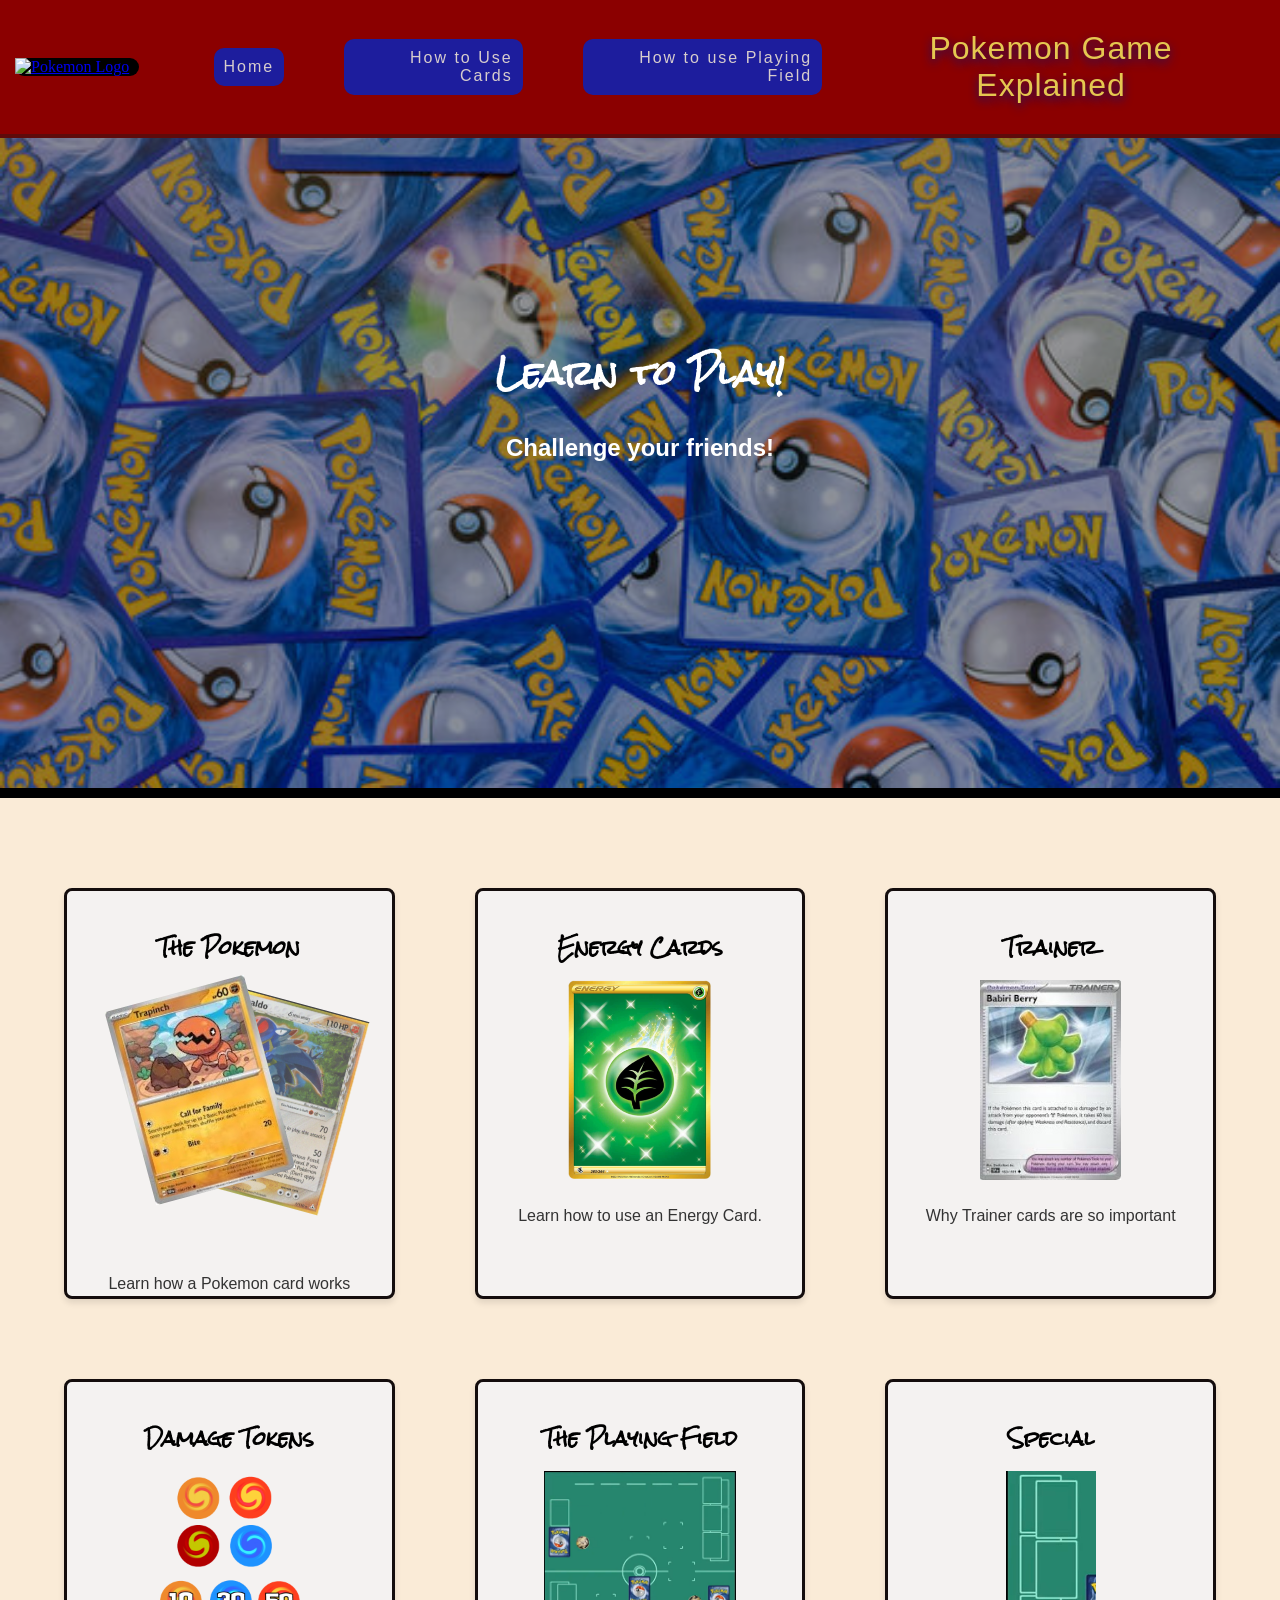
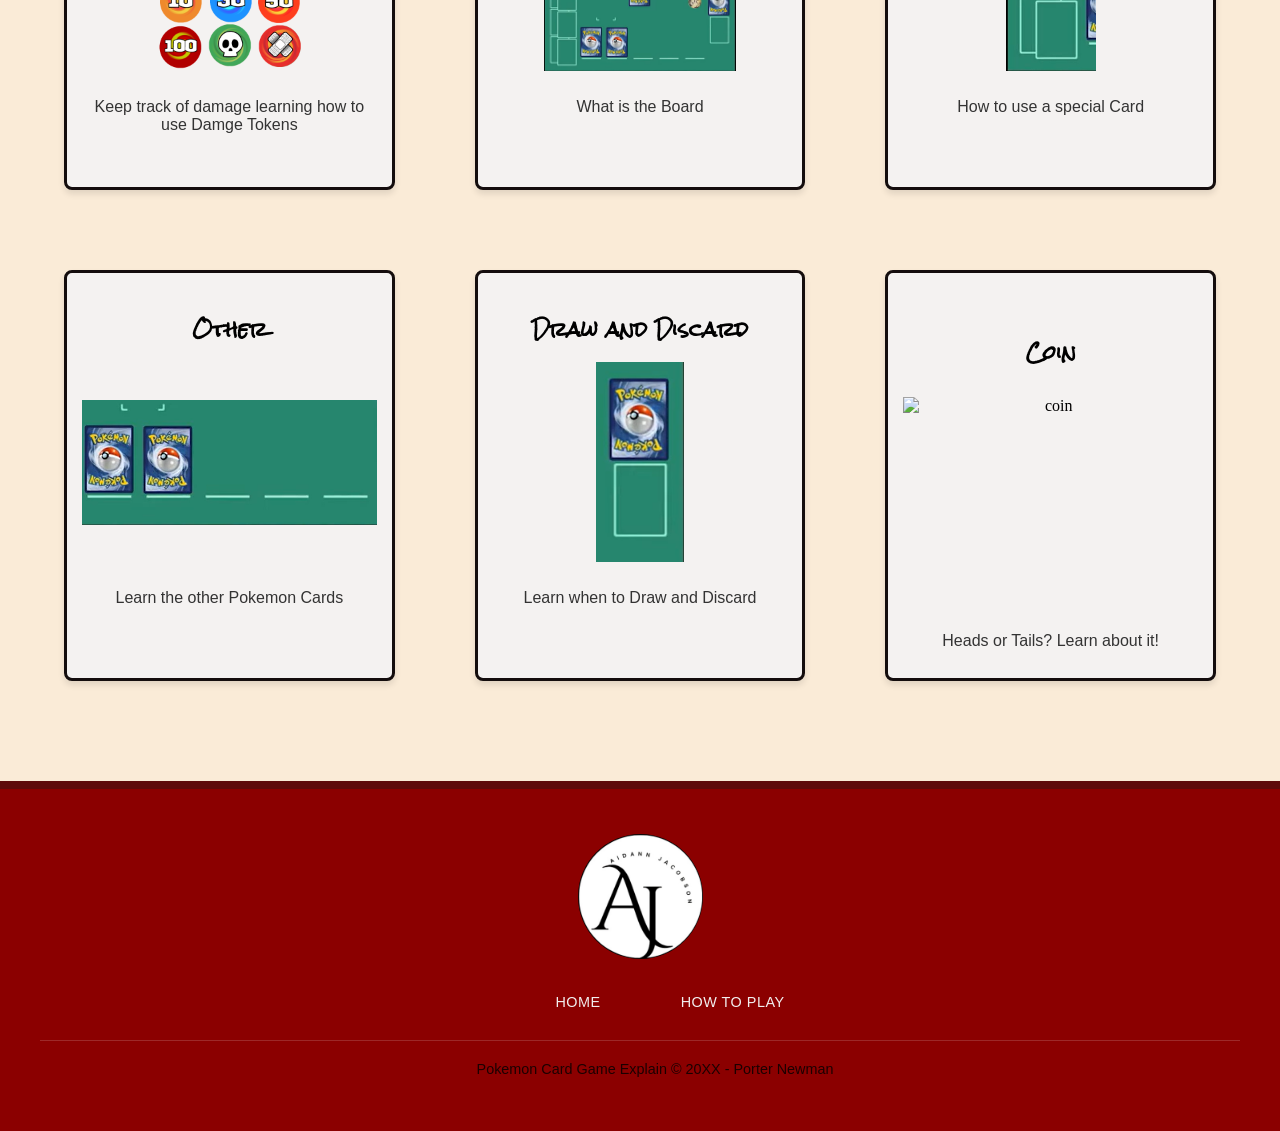
==== commit e215c9ee: "push update" ====
--- a/Jacobson/index.html
+++ b/Jacobson/index.html
@@ -64,27 +64,36 @@
                 </a>
             </section>
             <section class="card5">
-                <h3>The Playing Field</h3>
-                <img class="card-img" src="images/board.png" alt="Board">
-                <h2>What is the Board</h2>
+                <a href="https://porternewamn.github.io/wdd130/Jacobson/Page2/matUse.html">
+                    <h3>The Playing Field</h3>
+                    <img class="card-img" src="images/board.png" alt="Board">
+                    <h2>What is the Board</h2>
+                </a>
             </section>
             <section class="card6">
-                <h3>Special</h3>
-                <img class="card-img" src="images/special.png" alt="SpiecalCard">
-                <h2>How to use a special Card</h2>
+                <a href="https://porternewamn.github.io/wdd130/Jacobson/Page2/matUse.html">
+                    <h3>Special</h3>
+                    <img class="card-img" src="images/special.png" alt="SpiecalCard">
+                    <h2>How to use a special Card</h2>
+                </a>
             </section>
             <section class="card7">
-                <h3>Other</h3>
-                <img class="card-img" src="images/otherpokemon.png" alt="otherCards">
-                <h2>Learn the other Pokemon Cards</h2>
+                <a href="https://porternewamn.github.io/wdd130/Jacobson/Page2/matUse.html">
+                    <h3>Other</h3>
+                    <img class="card-img" src="images/otherpokemon.png" alt="otherCards">
+                    <h2>Learn the other Pokemon Cards</h2>
+                </a>
             </section>
             <section class="card8">
-                <h3>Draw and Discard</h3>
-                <img class="card-img" src="images/drawdiscard.png" alt="discard">
-                <h2>Learn when to Draw and Discard</h2>
+                <a href="https://porternewamn.github.io/wdd130/Jacobson/Page2/matUse.html">
+                    <h3>Draw and Discard</h3>
+                    <img class="card-img" src="images/drawdiscard.png" alt="discard">
+                    <h2>Learn when to Draw and Discard</h2>
+                </a>
             </section>
             <section class="card9">
                 <a href="https://porternewamn.github.io/wdd130/Jacobson/Page1/cardPlay.html">
+                    <a href="#coin"></a>
                     <h3>Coin</h3>
                         <img class="card-img" src="images/coin.png" alt="coin">
                     </a>
--- a/Jacobson/style/style.css
+++ b/Jacobson/style/style.css
@@ -122,6 +122,7 @@
 
 #cards a{
     text-decoration: none;
+    color: inherit;
 }
 
 #cards section{
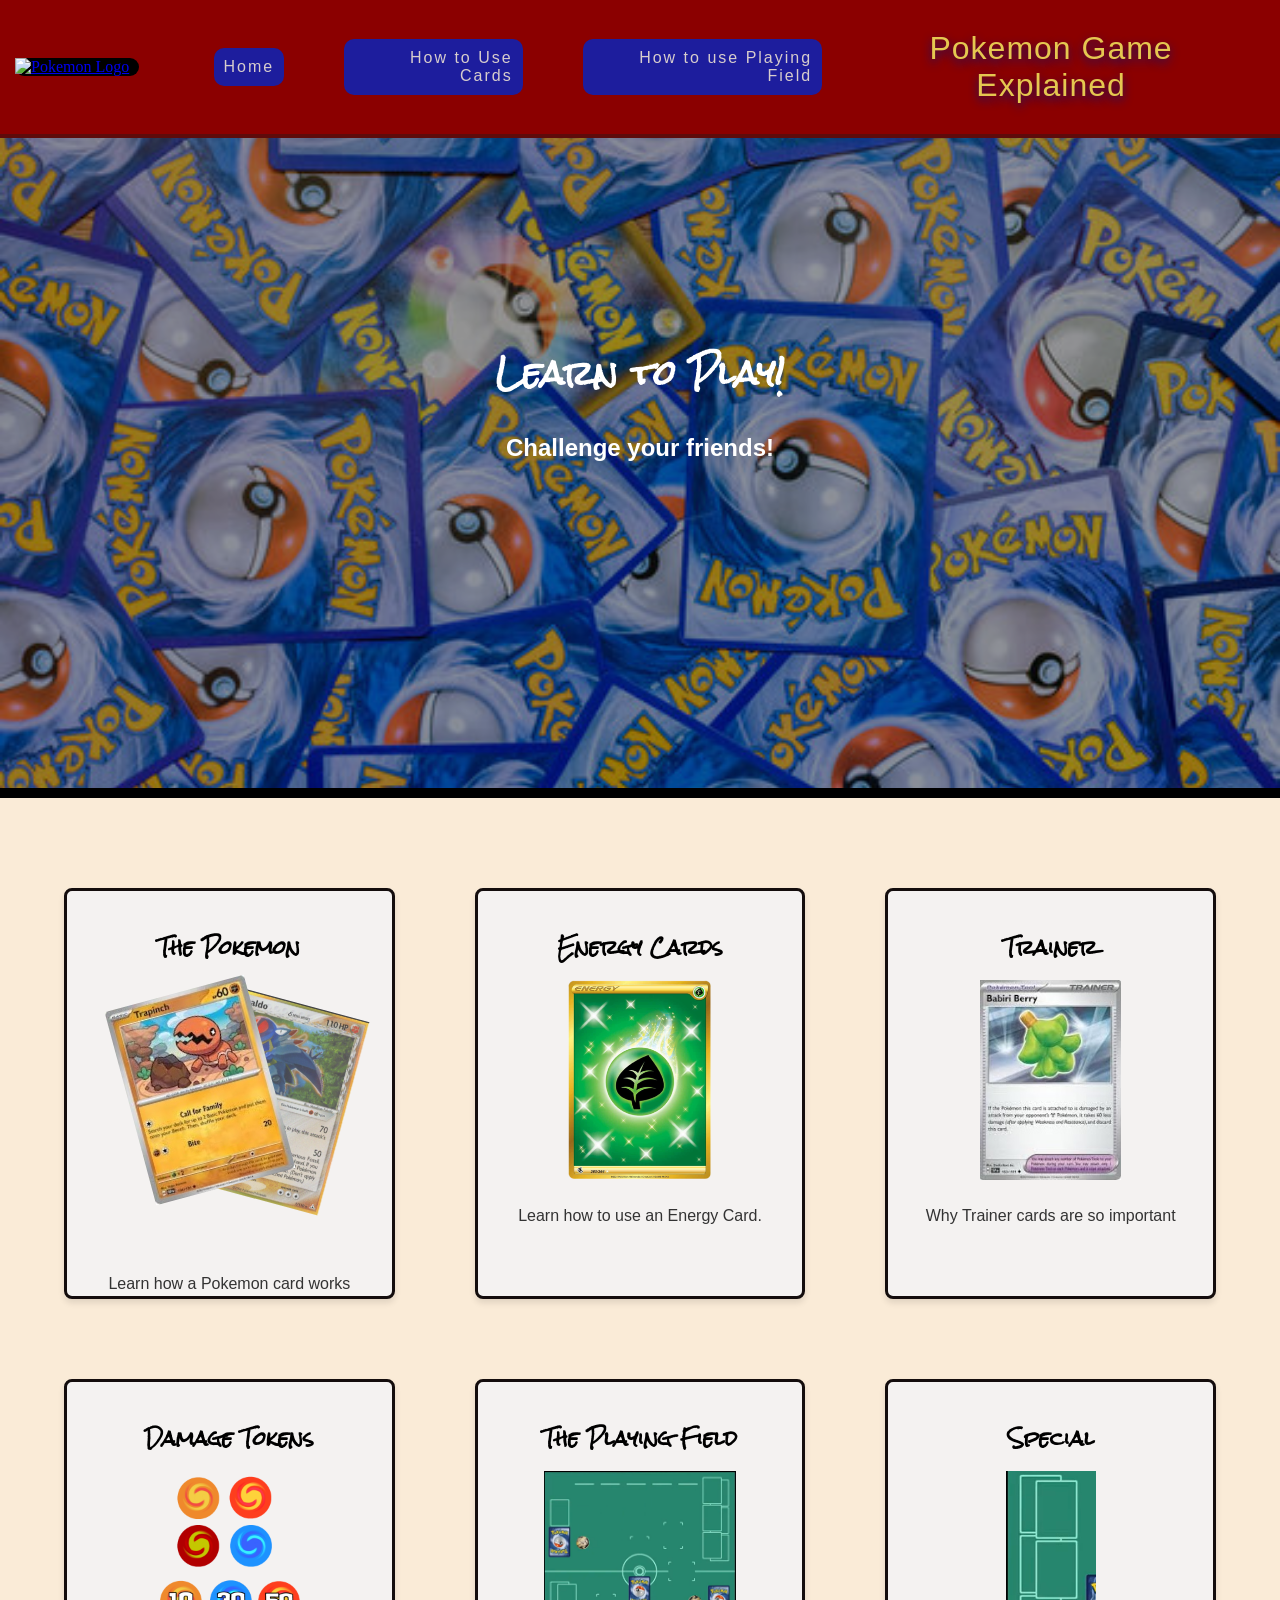
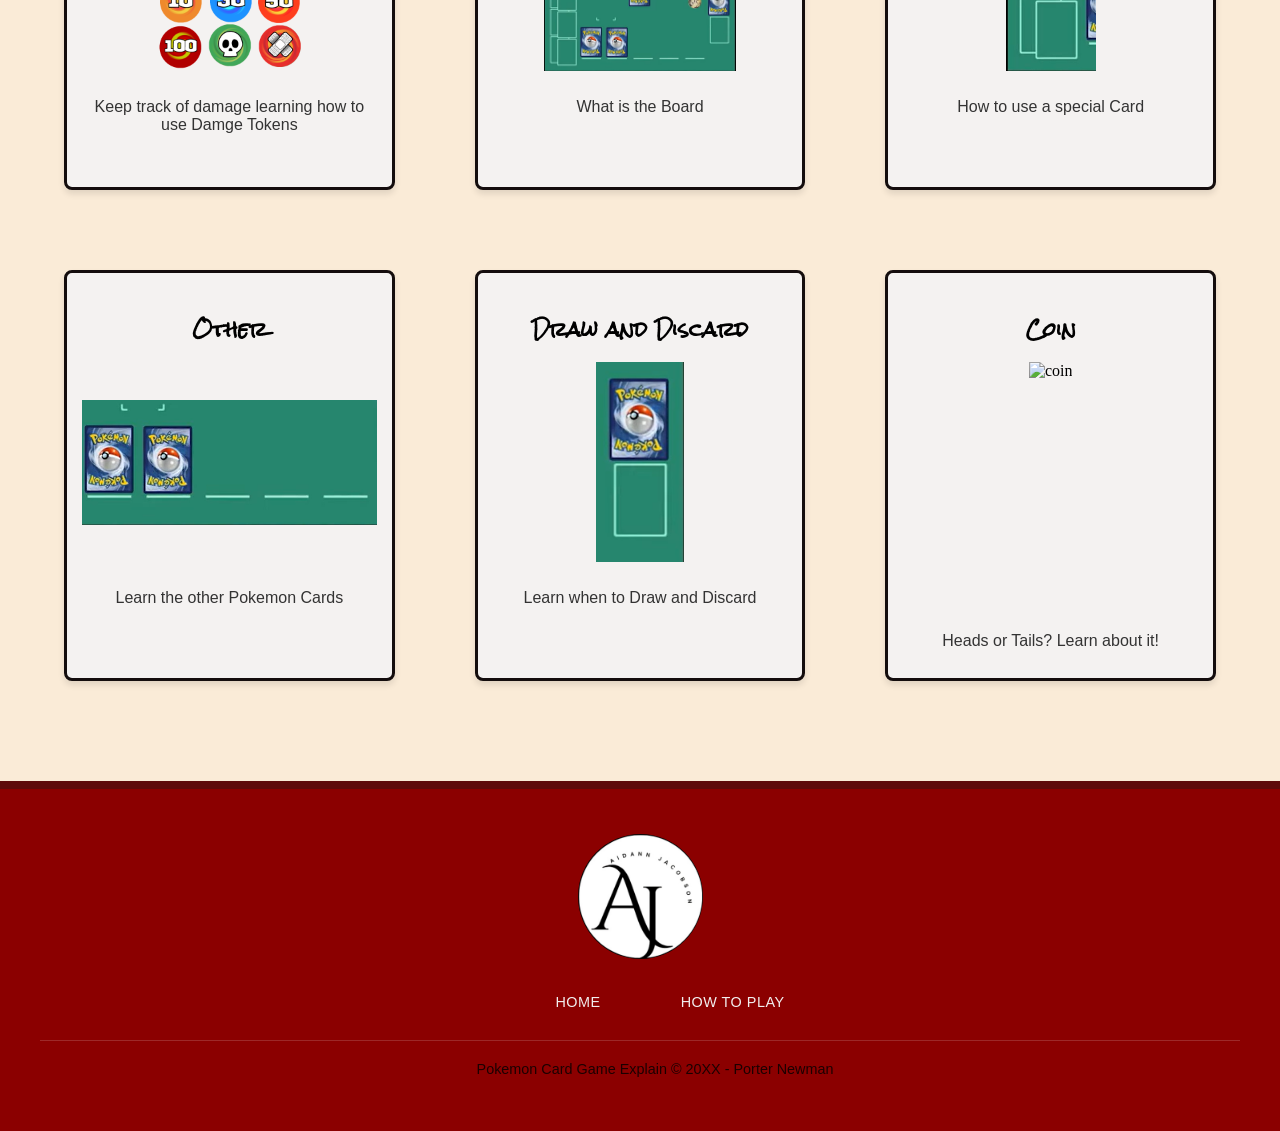
==== commit e4aacdf0: "update" ====
--- a/Jacobson/index.html
+++ b/Jacobson/index.html
@@ -92,8 +92,7 @@
                 </a>
             </section>
             <section class="card9">
-                <a href="https://porternewamn.github.io/wdd130/Jacobson/Page1/cardPlay.html">
-                    <a href="#coin"></a>
+                <a href="https://porternewamn.github.io/wdd130/Jacobson/Page1/cardPlay.html#coin">
                     <h3>Coin</h3>
                         <img class="card-img" src="images/coin.png" alt="coin">
                     </a>
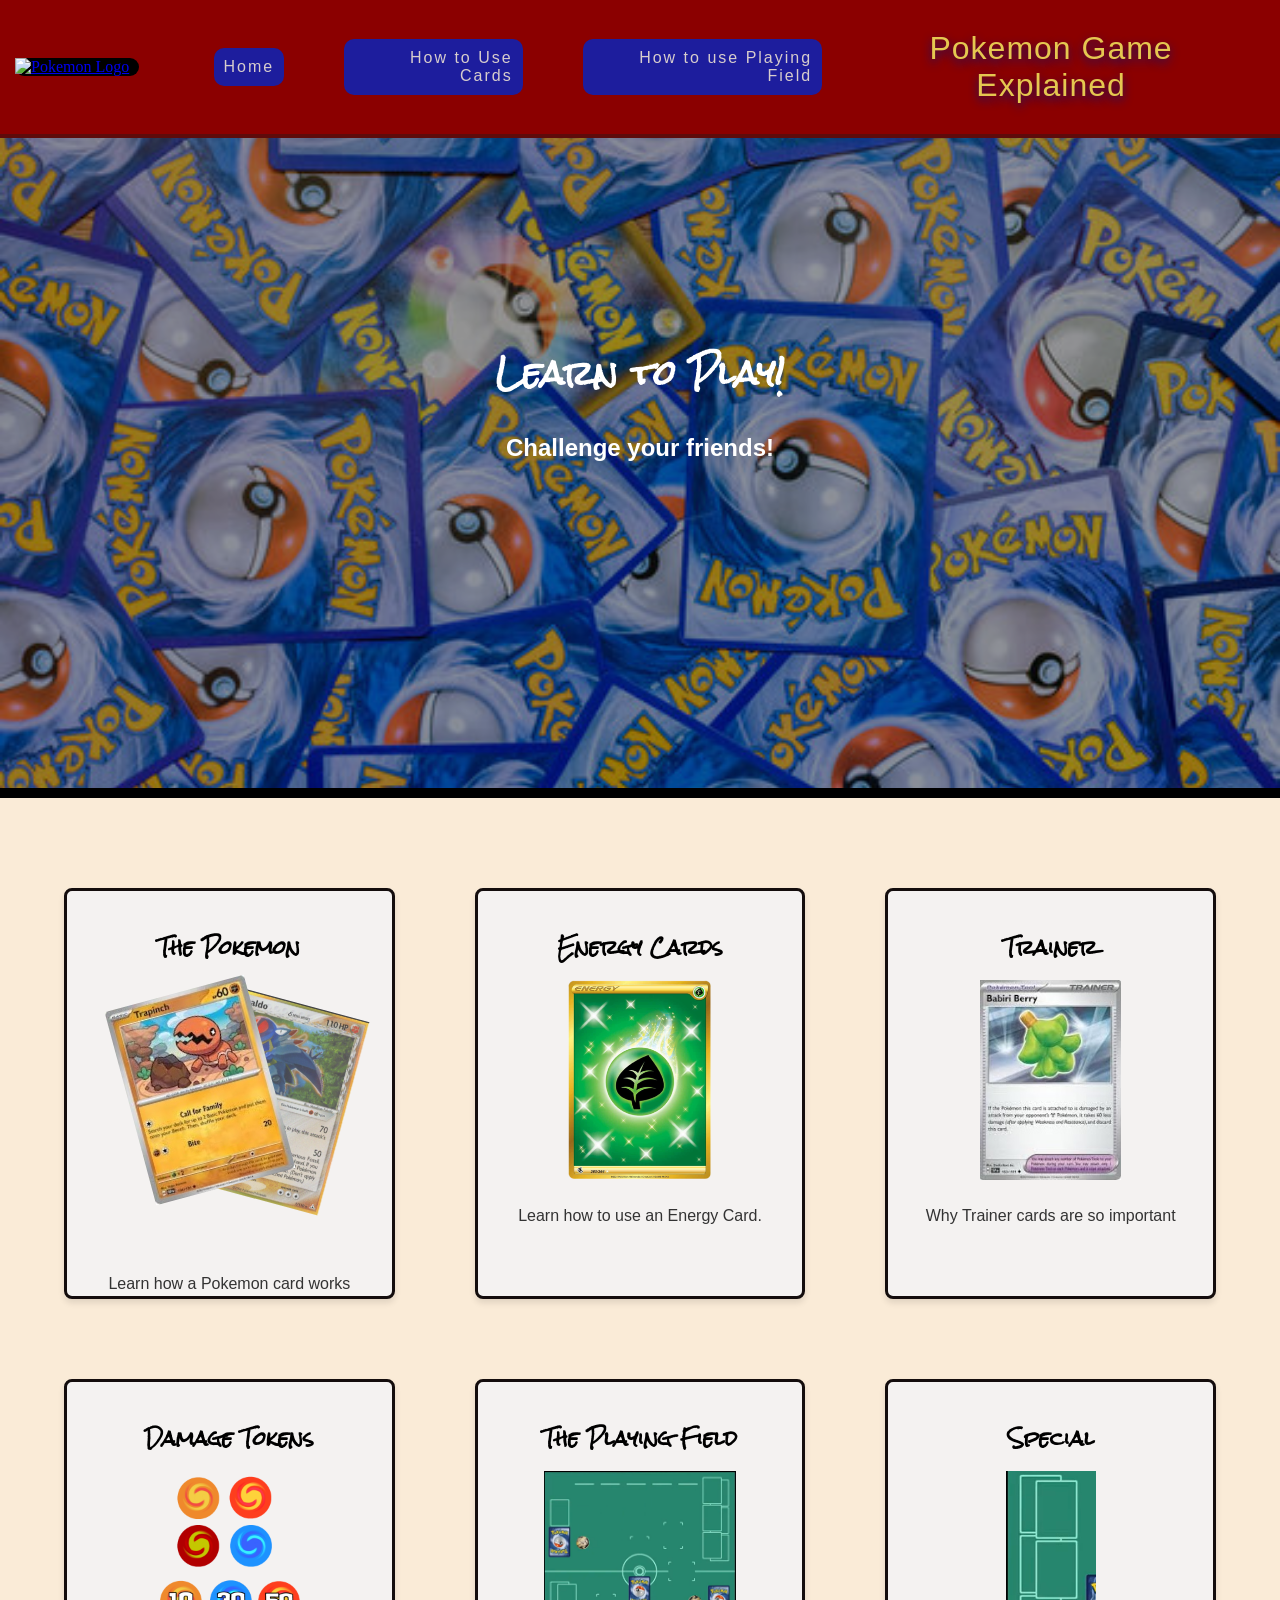
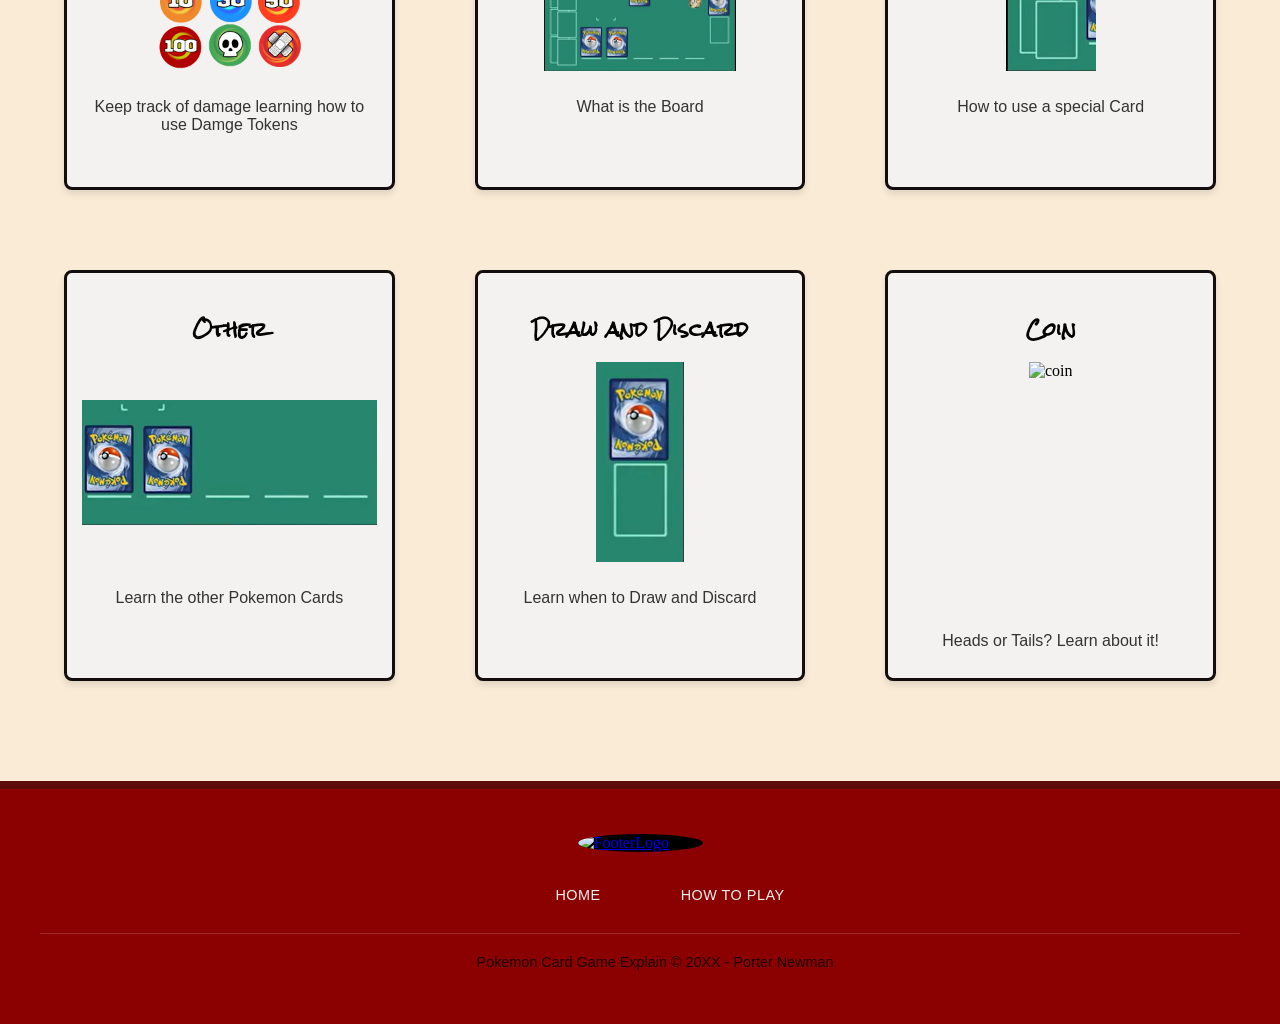
==== commit 9b8f9cdb: "update trial" ====
--- a/Jacobson/index.html
+++ b/Jacobson/index.html
@@ -104,7 +104,7 @@
 </body>
 <footer>
     <a href="https://porternewamn.github.io/wdd130/ProjectPage/index.html">
-        <img class="logof"  src="images/Logo.png" alt="FooterLogo">
+        <img class="logof"  src="images/logo.png" alt="FooterLogo">
     </a>
     <section class="naving">
         <nav>
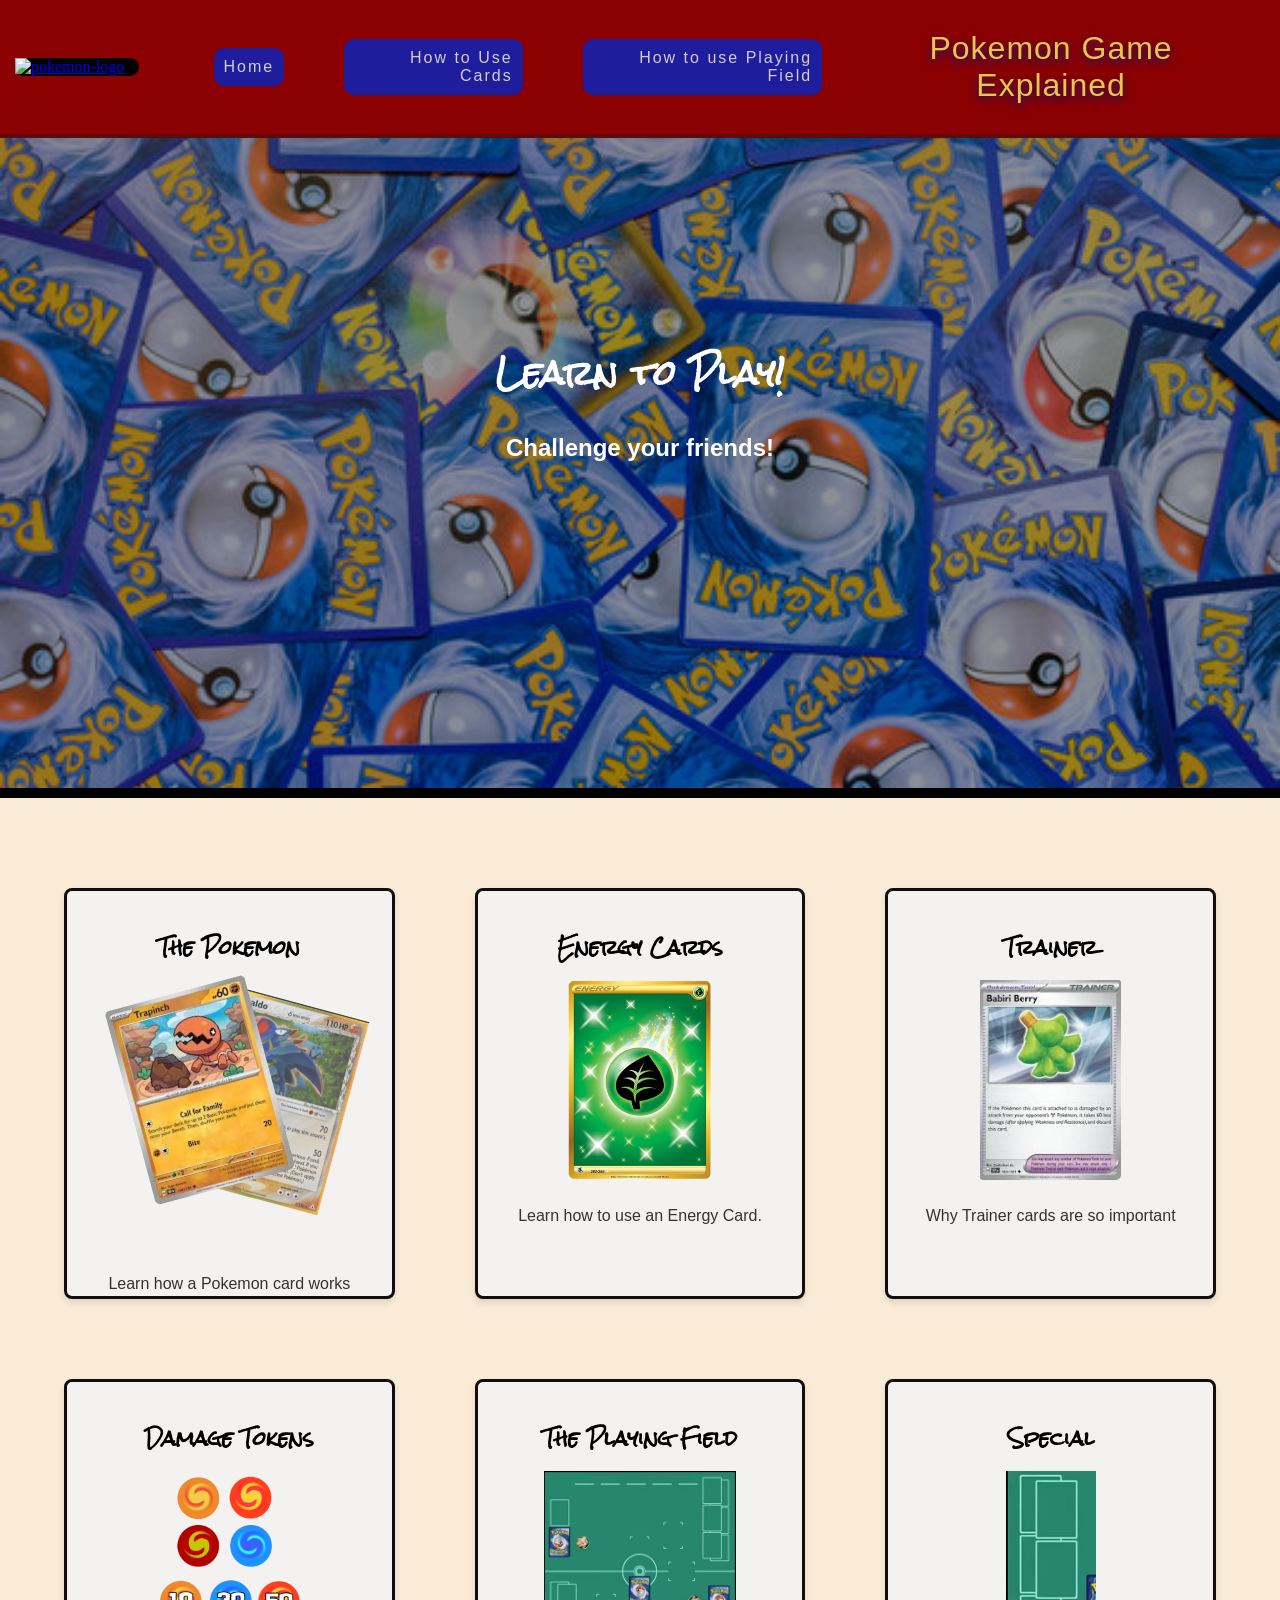
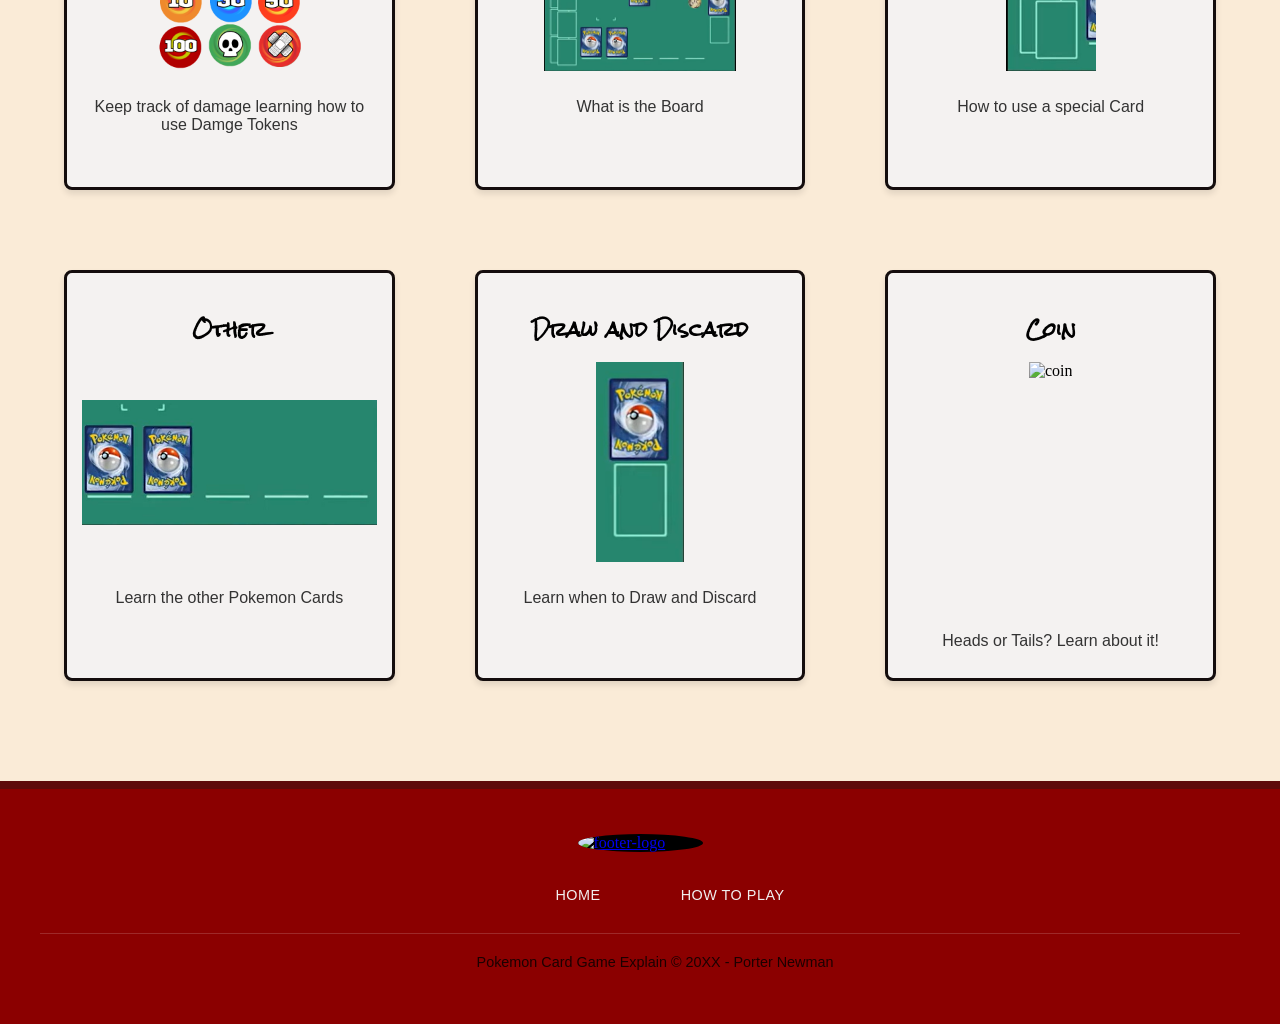
==== commit c096492a: "push da dang thing" ====
--- a/Jacobson/index.html
+++ b/Jacobson/index.html
@@ -13,7 +13,7 @@
     <header>
         <section class="logoClass">
             <a href="https://porternewamn.github.io/wdd130/Jacobson/index.html">
-                <img class="logo"  src="images/logo.png" alt="Pokemon Logo">
+                <img class="logo"  src="images/logo.png" alt="pokemon-logo">
             </a>
         </section>
         <nav>
@@ -103,8 +103,8 @@
     </main>
 </body>
 <footer>
-    <a href="https://porternewamn.github.io/wdd130/ProjectPage/index.html">
-        <img class="logof"  src="images/logo.png" alt="FooterLogo">
+    <a href="https://porternewamn.github.io/wdd130/Jacobson/index.html">
+        <img class="logof"  src="images/logo.png" alt="footer-logo">
     </a>
     <section class="naving">
         <nav>
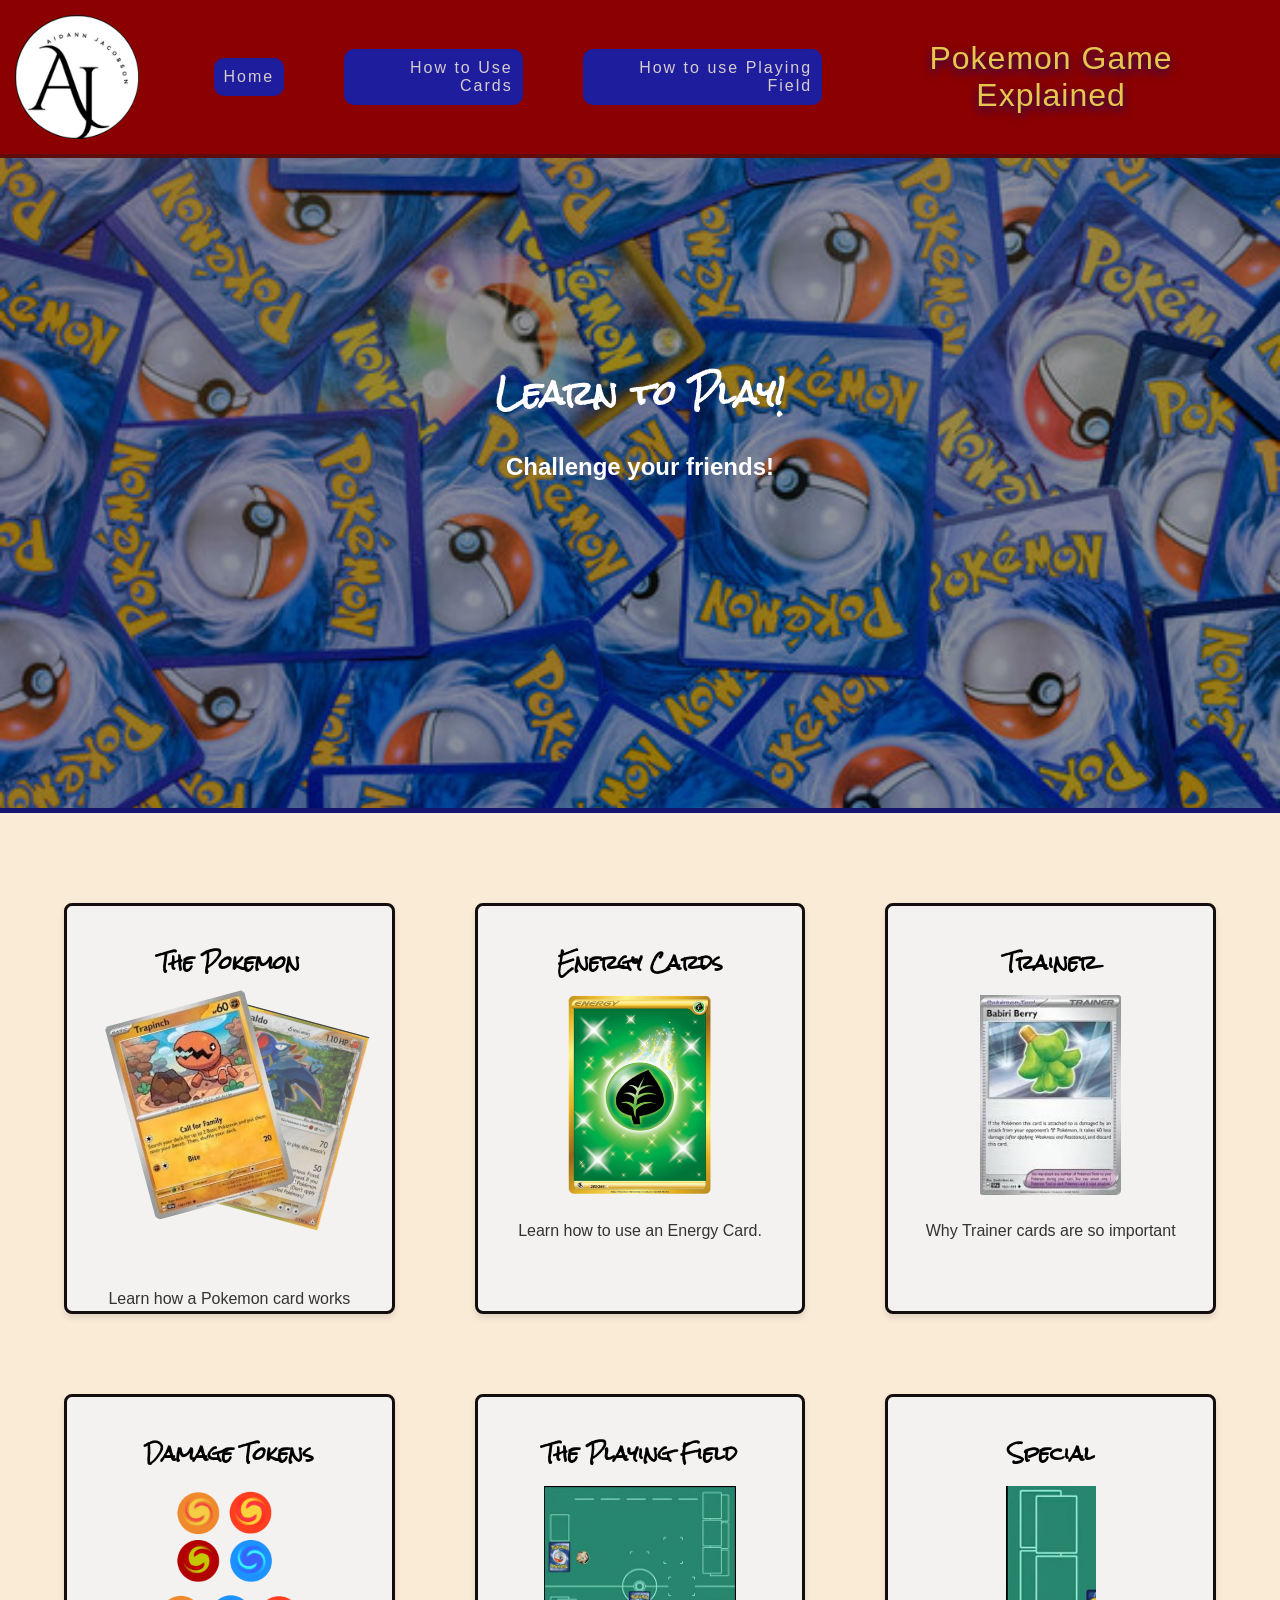
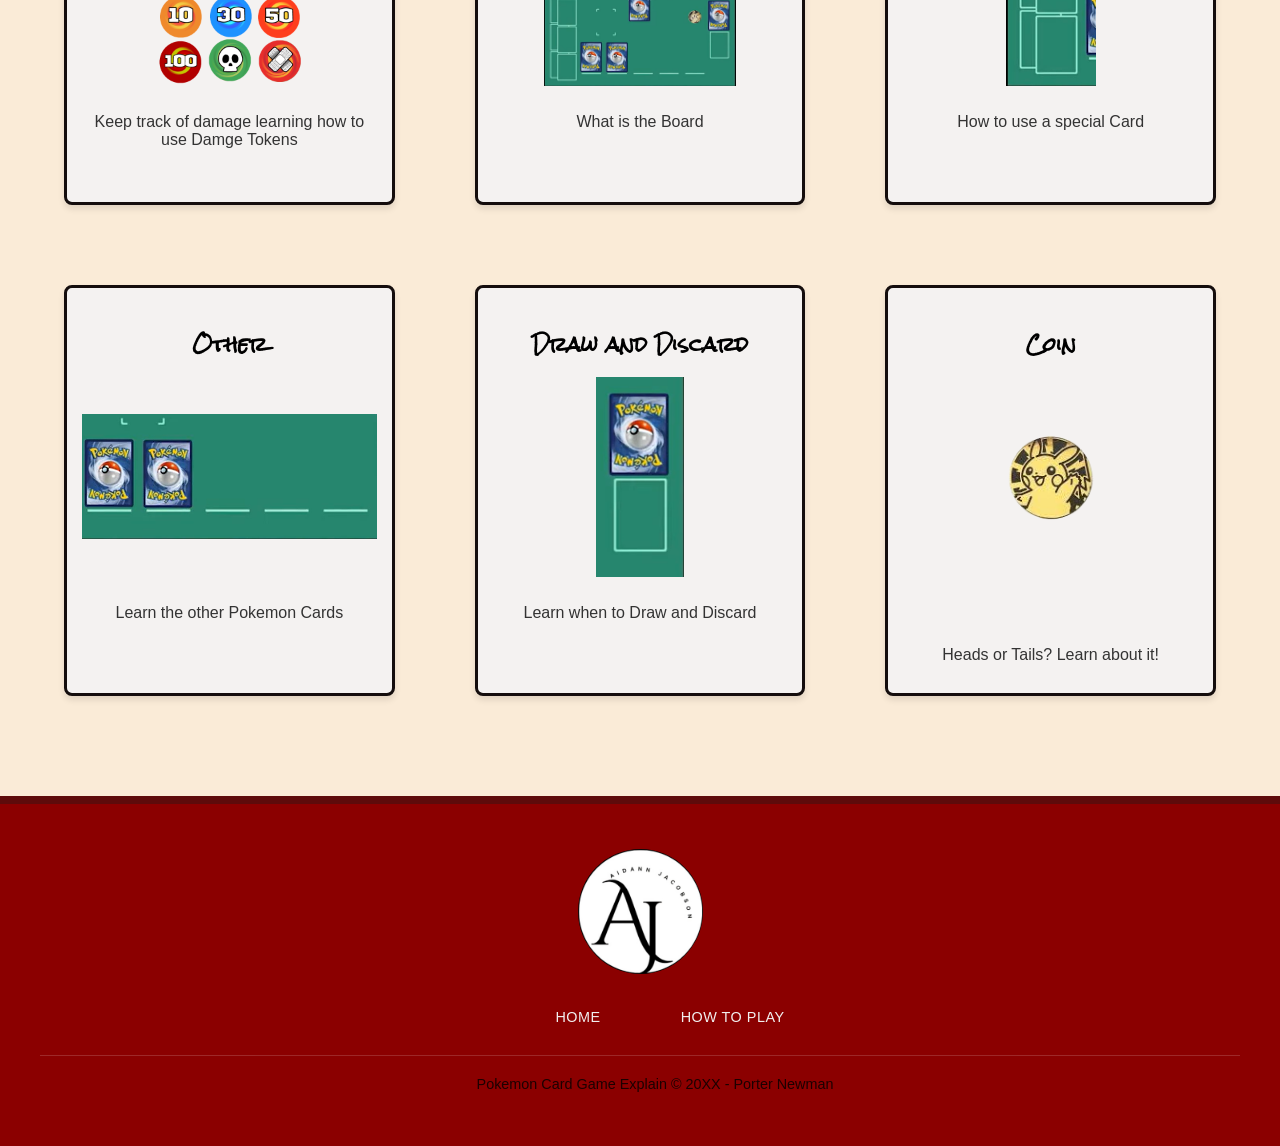
==== commit a47ce332: "pushing update" ====
--- a/Jacobson/index.html
+++ b/Jacobson/index.html
@@ -10,97 +10,99 @@
     </style>
 </head>
 <body>
-    <header>
-        <section class="logoClass">
-            <a href="https://porternewamn.github.io/wdd130/Jacobson/index.html">
-                <img class="logo"  src="images/logo.png" alt="pokemon-logo">
-            </a>
-        </section>
-        <nav>
-            <a href="https://porternewamn.github.io/wdd130/Jacobson/index.html">Home</a>
-            <a href="https://porternewamn.github.io/wdd130/Jacobson/Page1/cardPlay.html">How to Use Cards</a>
-            <a href="https://porternewamn.github.io/wdd130/Jacobson/Page2/matUse.html">How to use Playing Field </a>
-        </nav>
-        <h1>Pokemon Game Explained</h1>
-    </header>
-    <div class="hero-img">
-        <img class="hero" src="images/hero.jpg" alt="RockClimbAsh">
-        <div class="hero-text">
-            <h1>Learn to Play!</h1>
-            <h2>Challenge your friends!</h2>
-        </div>
-    </div>
-    <main class="home-grid">
-        <div id="cards">
-            <section class="card1">
-                <a href="https://porternewamn.github.io/wdd130/Jacobson/Page1/cardPlay.html">
-                    <h3>The Pokemon</h3>
-                        <div class="image-stack">
-                            <img class="top-card" src="images/pokemon1.jpg" alt="RockClimbAsh">
-                            <img class="bottom-card" src="images/pokemon2.png" alt="RockClimbAsh">
-                        </div>
-                    <h2>Learn how a Pokemon card works</h2>
+    <div id="rapper">
+        <header>
+            <section class="logoClass">
+                <a href="https://porternewamn.github.io/wdd130/Jacobson/index.html">
+                    <img class="logo"  src="images/logo.png" alt="pokemon-logo">
                 </a>
             </section>
-            <section class="car2">
-                <a href="https://porternewamn.github.io/wdd130/Jacobson/Page1/cardPlay.html">
-                    <h3>Energy Cards</h3>
-                        <img class="Reppel" src="images/energy.png" alt="Energy">
-                    <h2>Learn how to use an Energy Card.</h2>
-                </a>
-            </section>
-            <section class="card3">
-                <a href="https://porternewamn.github.io/wdd130/Jacobson/Page1/cardPlay.html">
-                    <h3>Trainer</h3>
-                        <img class="card-img" src="images/trainer.jpg" alt="Trainer">
-                    <h2>Why Trainer cards are so important</h2>
-                </a>
-            </section>
-            <section class="card4">
-                <a href="https://porternewamn.github.io/wdd130/Jacobson/Page1/cardPlay.html">
-                    <h3>Damage Tokens</h3>
-                        <img class="card-img" src="images/tokens.png" alt="Tokens">
-                    <h2>Keep track of damage learning how to use Damge Tokens</h2>
-                </a>
-            </section>
-            <section class="card5">
-                <a href="https://porternewamn.github.io/wdd130/Jacobson/Page2/matUse.html">
-                    <h3>The Playing Field</h3>
-                    <img class="card-img" src="images/board.png" alt="Board">
-                    <h2>What is the Board</h2>
-                </a>
-            </section>
-            <section class="card6">
-                <a href="https://porternewamn.github.io/wdd130/Jacobson/Page2/matUse.html">
-                    <h3>Special</h3>
-                    <img class="card-img" src="images/special.png" alt="SpiecalCard">
-                    <h2>How to use a special Card</h2>
-                </a>
-            </section>
-            <section class="card7">
-                <a href="https://porternewamn.github.io/wdd130/Jacobson/Page2/matUse.html">
-                    <h3>Other</h3>
-                    <img class="card-img" src="images/otherpokemon.png" alt="otherCards">
-                    <h2>Learn the other Pokemon Cards</h2>
-                </a>
-            </section>
-            <section class="card8">
-                <a href="https://porternewamn.github.io/wdd130/Jacobson/Page2/matUse.html">
-                    <h3>Draw and Discard</h3>
-                    <img class="card-img" src="images/drawdiscard.png" alt="discard">
-                    <h2>Learn when to Draw and Discard</h2>
-                </a>
-            </section>
-            <section class="card9">
-                <a href="https://porternewamn.github.io/wdd130/Jacobson/Page1/cardPlay.html#coin">
-                    <h3>Coin</h3>
-                        <img class="card-img" src="images/coin.png" alt="coin">
+            <nav>
+                <a href="https://porternewamn.github.io/wdd130/Jacobson/index.html">Home</a>
+                <a href="https://porternewamn.github.io/wdd130/Jacobson/Page1/cardPlay.html">How to Use Cards</a>
+                <a href="https://porternewamn.github.io/wdd130/Jacobson/Page2/matUse.html">How to use Playing Field </a>
+            </nav>
+            <h1>Pokemon Game Explained</h1>
+        </header>
+        <div class="hero-img">
+            <img class="hero" src="images/hero.jpg" alt="RockClimbAsh">
+            <div class="hero-text">
+                <h1>Learn to Play!</h1>
+                <h2>Challenge your friends!</h2>
+            </div>
+        </div>
+        <main class="home-grid">
+            <div id="cards">
+                <section class="card1">
+                    <a href="https://porternewamn.github.io/wdd130/Jacobson/Page1/cardPlay.html">
+                        <h3>The Pokemon</h3>
+                            <div class="image-stack">
+                                <img class="top-card" src="images/pokemon1.jpg" alt="RockClimbAsh">
+                                <img class="bottom-card" src="images/pokemon2.png" alt="RockClimbAsh">
+                            </div>
+                        <h2>Learn how a Pokemon card works</h2>
                     </a>
-                    <h2>Heads or Tails? Learn about it!</h2>
-                </a>
-            </section>
-        </div>
-    </main>
+                </section>
+                <section class="car2">
+                    <a href="https://porternewamn.github.io/wdd130/Jacobson/Page1/cardPlay.html">
+                        <h3>Energy Cards</h3>
+                            <img class="Reppel" src="images/energy.png" alt="Energy">
+                        <h2>Learn how to use an Energy Card.</h2>
+                    </a>
+                </section>
+                <section class="card3">
+                    <a href="https://porternewamn.github.io/wdd130/Jacobson/Page1/cardPlay.html">
+                        <h3>Trainer</h3>
+                            <img class="card-img" src="images/trainer.jpg" alt="Trainer">
+                        <h2>Why Trainer cards are so important</h2>
+                    </a>
+                </section>
+                <section class="card4">
+                    <a href="https://porternewamn.github.io/wdd130/Jacobson/Page1/cardPlay.html">
+                        <h3>Damage Tokens</h3>
+                            <img class="card-img" src="images/tokens.png" alt="Tokens">
+                        <h2>Keep track of damage learning how to use Damge Tokens</h2>
+                    </a>
+                </section>
+                <section class="card5">
+                    <a href="https://porternewamn.github.io/wdd130/Jacobson/Page2/matUse.html">
+                        <h3>The Playing Field</h3>
+                        <img class="card-img" src="images/board.png" alt="Board">
+                        <h2>What is the Board</h2>
+                    </a>
+                </section>
+                <section class="card6">
+                    <a href="https://porternewamn.github.io/wdd130/Jacobson/Page2/matUse.html">
+                        <h3>Special</h3>
+                        <img class="card-img" src="images/special.png" alt="SpiecalCard">
+                        <h2>How to use a special Card</h2>
+                    </a>
+                </section>
+                <section class="card7">
+                    <a href="https://porternewamn.github.io/wdd130/Jacobson/Page2/matUse.html">
+                        <h3>Other</h3>
+                        <img class="card-img" src="images/otherpokemon.png" alt="otherCards">
+                        <h2>Learn the other Pokemon Cards</h2>
+                    </a>
+                </section>
+                <section class="card8">
+                    <a href="https://porternewamn.github.io/wdd130/Jacobson/Page2/matUse.html">
+                        <h3>Draw and Discard</h3>
+                        <img class="card-img" src="images/drawdiscard.png" alt="discard">
+                        <h2>Learn when to Draw and Discard</h2>
+                    </a>
+                </section>
+                <section class="card9">
+                    <a href="https://porternewamn.github.io/wdd130/Jacobson/Page1/cardPlay.html#coin">
+                        <h3>Coin</h3>
+                            <img class="card-img" src="images/coin.png" alt="coin">
+                        </a>
+                        <h2>Heads or Tails? Learn about it!</h2>
+                    </a>
+                </section>
+            </div>
+        </main>
+    </div>
 </body>
 <footer>
     <a href="https://porternewamn.github.io/wdd130/Jacobson/index.html">
--- a/Jacobson/style/style.css
+++ b/Jacobson/style/style.css
@@ -1,7 +1,11 @@
 body{
-    max-width: 1600px;
     margin: 0;
     background-color: antiquewhite;
+}
+
+#rapper{
+    max-width: 1600px;
+    margin: 0 auto;
 }
 
 header{
@@ -74,7 +78,7 @@
     position: relative;
     overflow: hidden;
     width: 100%;
-    border-bottom: 10px solid black;
+    border-bottom: 5px solid rgb(20, 20, 110);
 }
 .hero-img::after {
     content: "";
